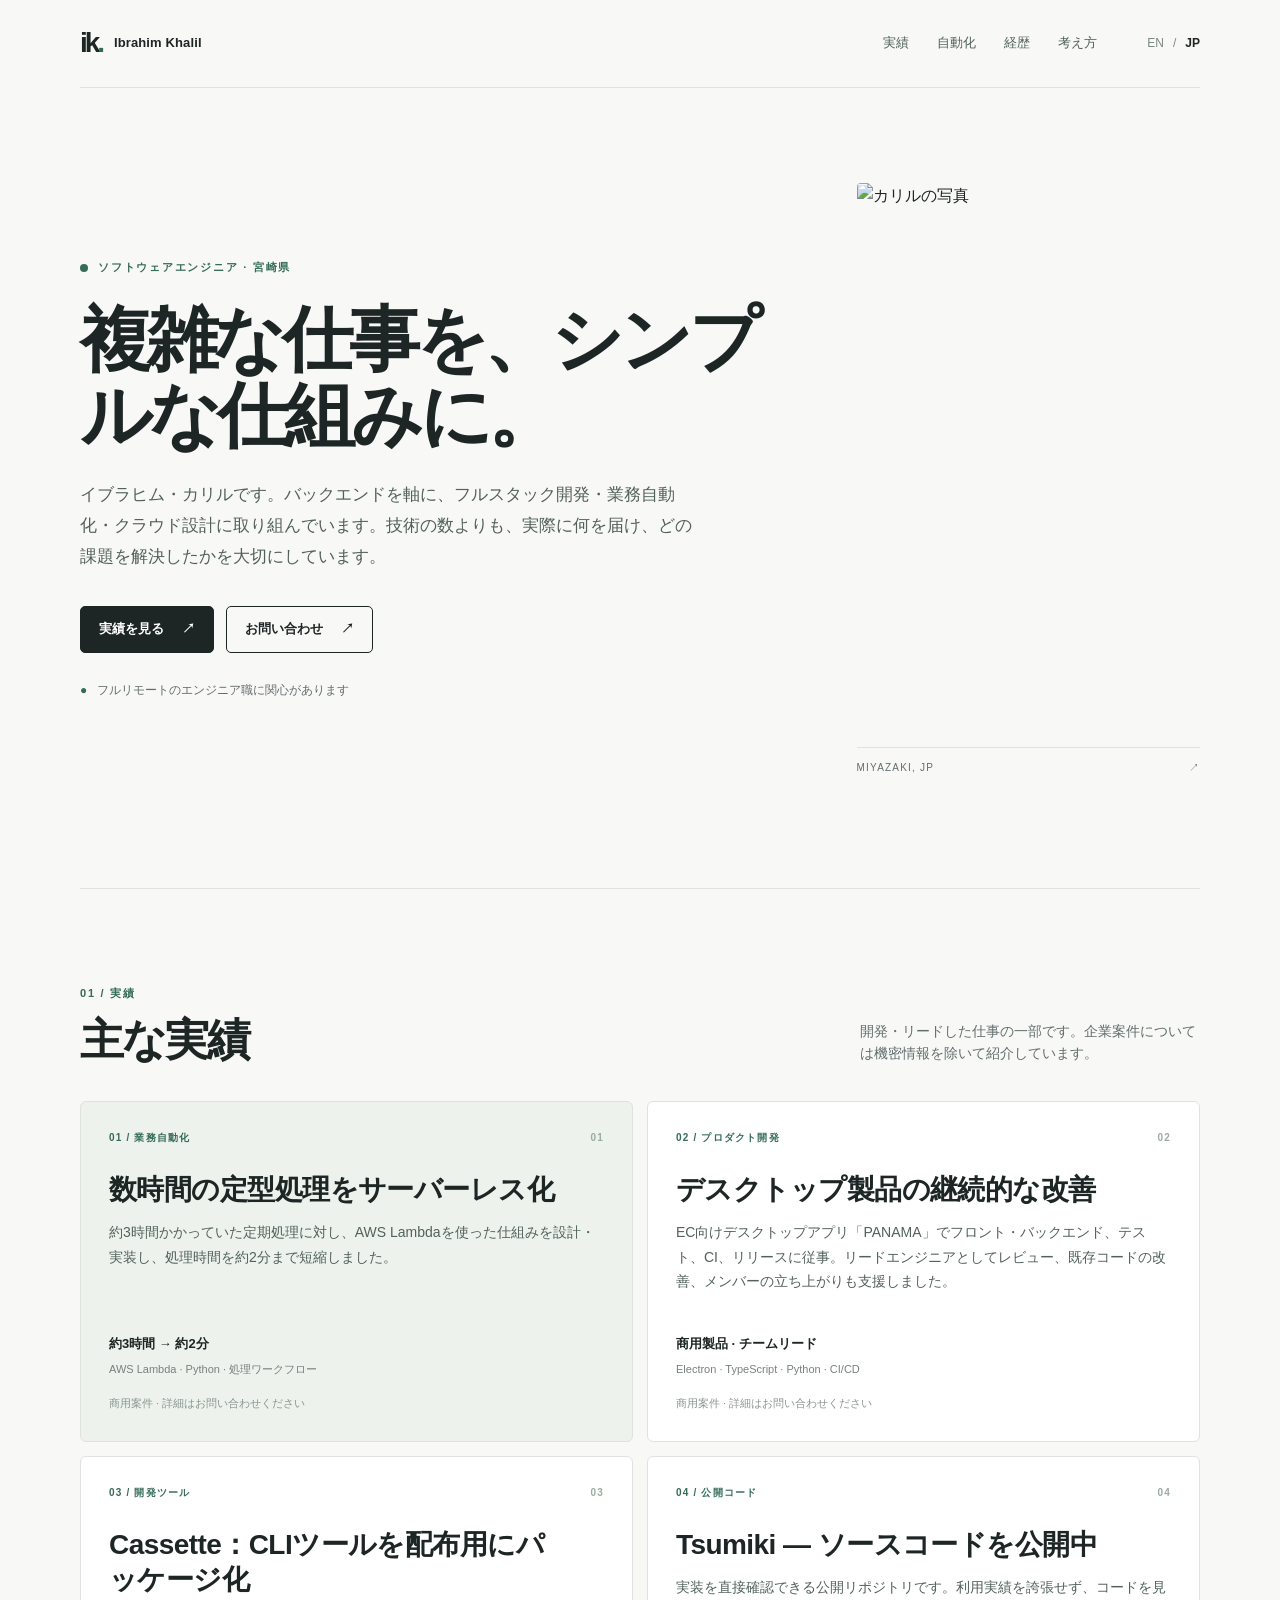
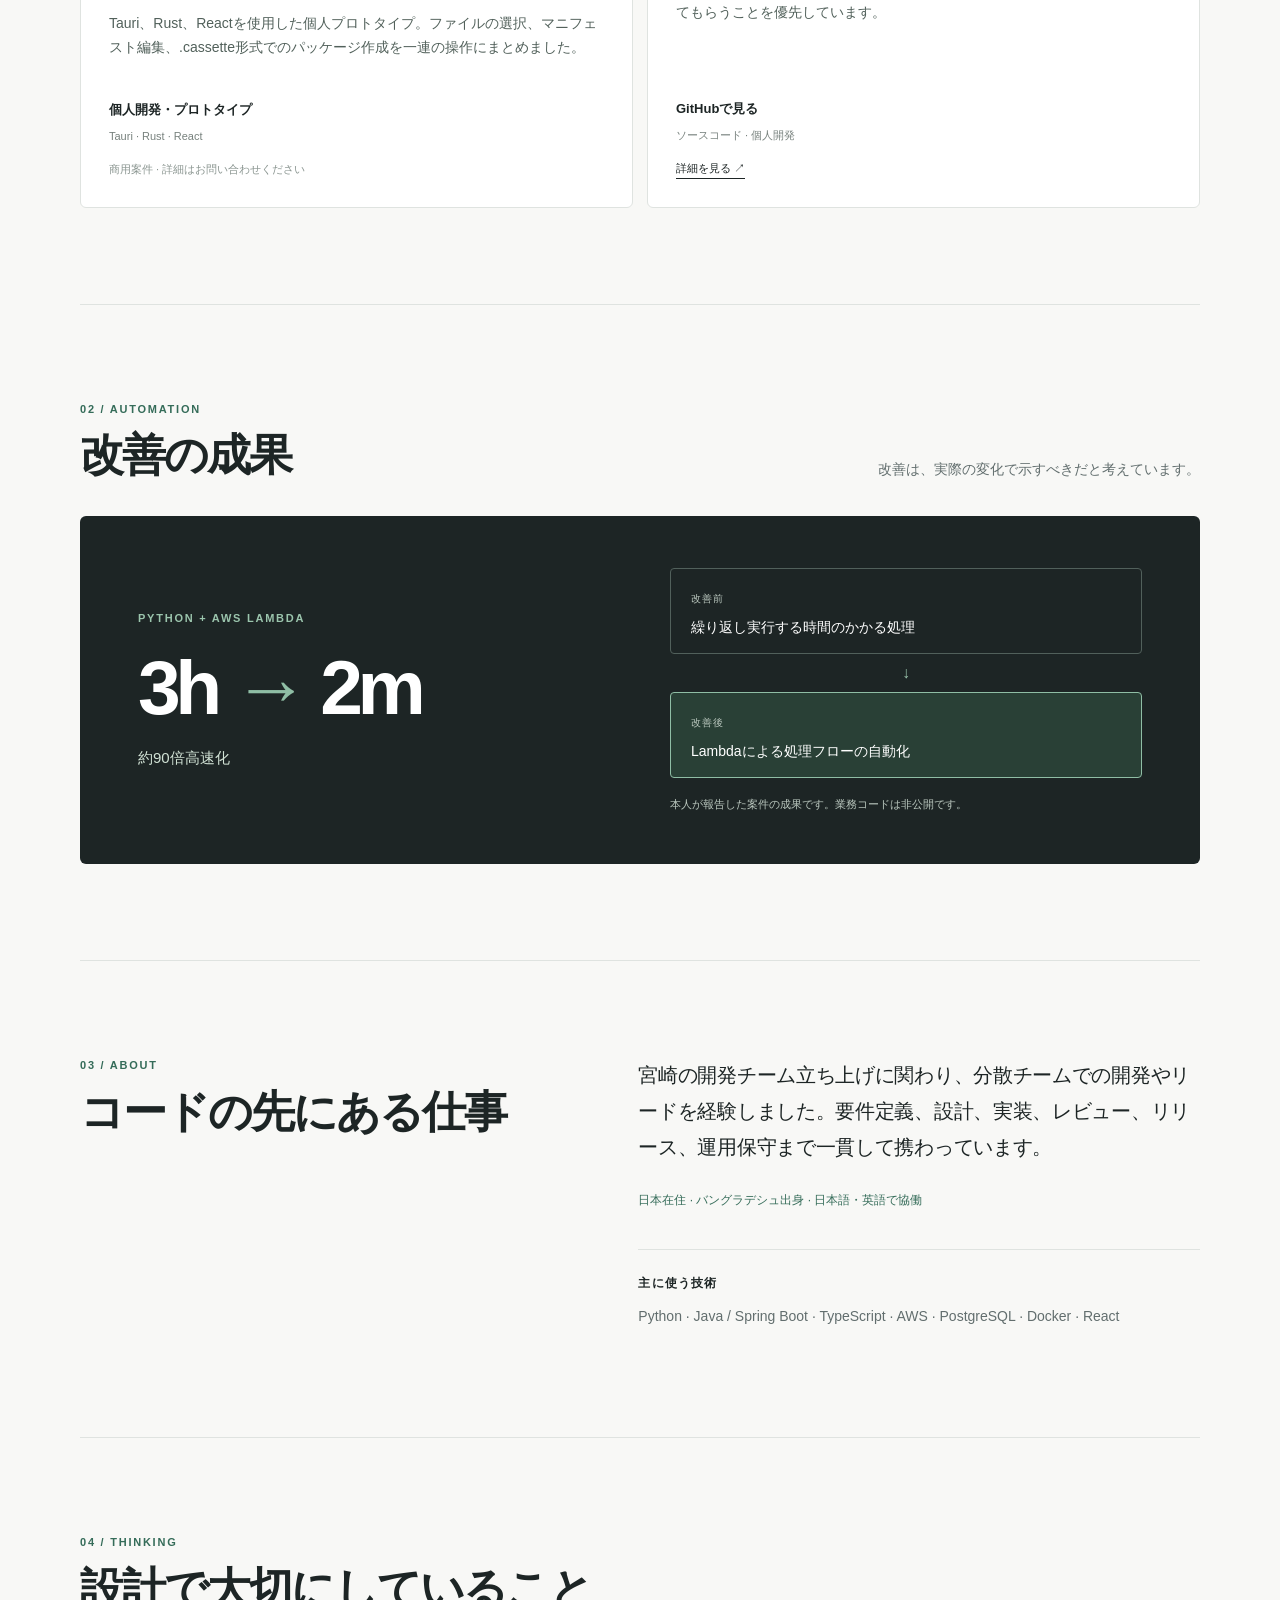
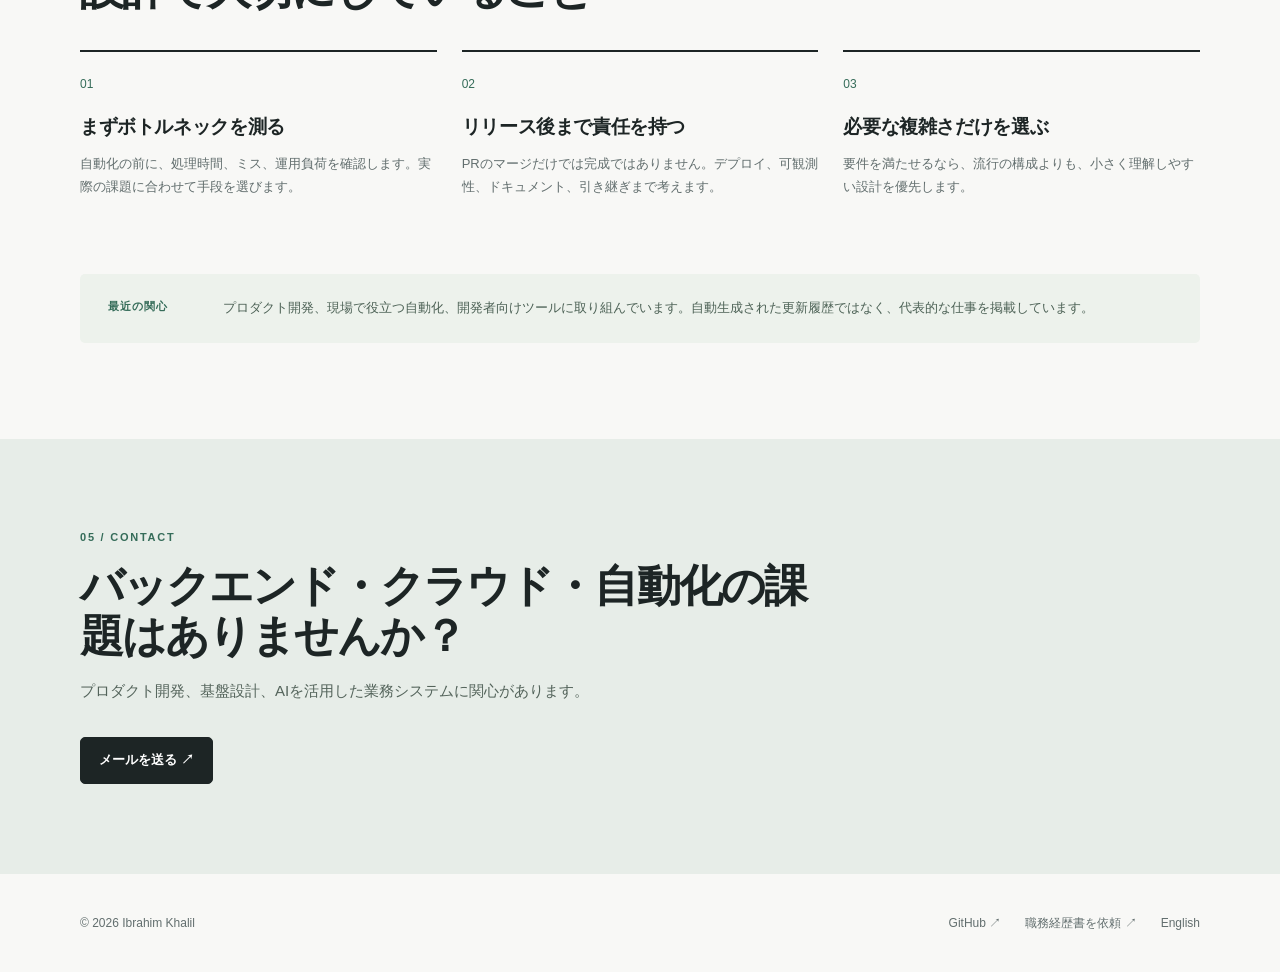
==== jp.html @ 736d35cd "Redesign bilingual portfolio around work and engineering impact" ====
<!doctype html>
<html lang="ja">
<head>
<meta charset="utf-8"><meta name="viewport" content="width=device-width,initial-scale=1">
<meta name="theme-color" content="#f8f8f6"><meta name="color-scheme" content="light">
<meta name="description" content="イブラヒム・カリルです。バックエンドを軸に、フルスタック開発・業務自動化・クラウド設計に取り組んでいます。技術の数よりも、実際に何を届け、どの課題を解決したかを大切にしています。">
<link rel="icon" href="assets/img/favicon_16x16.png" sizes="16x16">
<link rel="canonical" href="https://onucsecu2.github.io/jp.html">
<link rel="alternate" hreflang="en" href="https://onucsecu2.github.io/">
<link rel="alternate" hreflang="ja" href="https://onucsecu2.github.io/jp.html">
<link rel="stylesheet" href="assets/css/styles.css">
<title>イブラヒム・カリル — Software Engineer</title>
</head>
<body>
<a class="skip" href="#main">本文へ移動</a>
<header class="site-header wrap"><a class="identity" href="#top" aria-label="Ibrahim Khalil home"><span class="identity-mark">ik<span class="dot">.</span></span><span class="identity-name">Ibrahim Khalil</span></a><nav class="nav" aria-label="メインナビゲーション"><a href="#work">実績</a><a href="#automation">自動化</a><a href="#about">経歴</a><a href="#notes">考え方</a></nav><div class="lang" aria-label="Language"><a href="index.html" lang="en">EN</a><span aria-hidden="true">/</span><a href="jp.html" lang="ja" aria-current="page">JP</a></div></header>
<main id="main"><section class="hero wrap" id="top"><div class="hero-copy"><p class="eyebrow"><span class="live-dot"></span>ソフトウェアエンジニア · 宮崎県</p><h1>複雑な仕事を、シンプルな仕組みに。</h1><p class="hero-intro">イブラヒム・カリルです。バックエンドを軸に、フルスタック開発・業務自動化・クラウド設計に取り組んでいます。技術の数よりも、実際に何を届け、どの課題を解決したかを大切にしています。</p><div class="hero-actions"><a class="button button-dark" href="#work">実績を見る <span aria-hidden="true">↗</span></a><a class="button button-light" href="mailto:onucsecu@gmail.com">お問い合わせ <span aria-hidden="true">↗</span></a></div><p class="availability"><span aria-hidden="true">●</span> フルリモートのエンジニア職に関心があります</p></div><figure class="portrait"><img src="assets/img/dp.jpg" width="480" height="550" alt="カリルの写真" loading="eager"><figcaption>MIYAZAKI, JP <span aria-hidden="true">↗</span></figcaption></figure></section>
<section class="section wrap" id="work"><div class="section-head"><div><p class="section-index">01 / 実績</p><h2>主な実績</h2></div><p>開発・リードした仕事の一部です。企業案件については機密情報を除いて紹介しています。</p></div><div class="work-grid"><article class="work-card highlight"><div class="card-top"><span>01 / 業務自動化</span><span aria-hidden="true">01</span></div><h3>数時間の定型処理をサーバーレス化</h3><p class="card-desc">約3時間かかっていた定期処理に対し、AWS Lambdaを使った仕組みを設計・実装し、処理時間を約2分まで短縮しました。</p><div class="work-card-bottom"><strong>約3時間 → 約2分</strong><span class="stack">AWS Lambda · Python · 処理ワークフロー</span><span class="source-muted">商用案件 · 詳細はお問い合わせください</span></div></article><article class="work-card "><div class="card-top"><span>02 / プロダクト開発</span><span aria-hidden="true">02</span></div><h3>デスクトップ製品の継続的な改善</h3><p class="card-desc">EC向けデスクトップアプリ「PANAMA」でフロント・バックエンド、テスト、CI、リリースに従事。リードエンジニアとしてレビュー、既存コードの改善、メンバーの立ち上がりも支援しました。</p><div class="work-card-bottom"><strong>商用製品 · チームリード</strong><span class="stack">Electron · TypeScript · Python · CI/CD</span><span class="source-muted">商用案件 · 詳細はお問い合わせください</span></div></article><article class="work-card "><div class="card-top"><span>03 / 開発ツール</span><span aria-hidden="true">03</span></div><h3>Cassette：CLIツールを配布用にパッケージ化</h3><p class="card-desc">Tauri、Rust、Reactを使用した個人プロトタイプ。ファイルの選択、マニフェスト編集、.cassette形式でのパッケージ作成を一連の操作にまとめました。</p><div class="work-card-bottom"><strong>個人開発・プロトタイプ</strong><span class="stack">Tauri · Rust · React</span><span class="source-muted">商用案件 · 詳細はお問い合わせください</span></div></article><article class="work-card "><div class="card-top"><span>04 / 公開コード</span><span aria-hidden="true">04</span></div><h3>Tsumiki — ソースコードを公開中</h3><p class="card-desc">実装を直接確認できる公開リポジトリです。利用実績を誇張せず、コードを見てもらうことを優先しています。</p><div class="work-card-bottom"><strong>GitHubで見る</strong><span class="stack">ソースコード · 個人開発</span><a class="source-link" href="https://github.com/onucsecu2/tsumiki" target="_blank" rel="noopener noreferrer">詳細を見る ↗</a></div></article></div></section>
<section class="section wrap" id="automation"><div class="section-head"><div><p class="section-index">02 / AUTOMATION</p><h2>改善の成果</h2></div><p>改善は、実際の変化で示すべきだと考えています。</p></div><div class="impact"><div class="impact-number"><span class="impact-kicker">PYTHON + AWS LAMBDA</span><strong>3h <span aria-hidden="true">→</span> 2m</strong><span>約90倍高速化</span></div><div class="impact-flow"><div class="flow-step"><small>改善前</small><p>繰り返し実行する時間のかかる処理</p></div><span class="flow-arrow" aria-hidden="true">↓</span><div class="flow-step after"><small>改善後</small><p>Lambdaによる処理フローの自動化</p></div><p class="proof-note">本人が報告した案件の成果です。業務コードは非公開です。</p></div></div></section>
<section class="section about-section wrap" id="about"><div><p class="section-index">03 / ABOUT</p><h2>コードの先にある仕事</h2></div><div class="about-copy"><p>宮崎の開発チーム立ち上げに関わり、分散チームでの開発やリードを経験しました。要件定義、設計、実装、レビュー、リリース、運用保守まで一貫して携わっています。</p><p class="aside">日本在住 · バングラデシュ出身 · 日本語・英語で協働</p><div class="stack-block"><h3>主に使う技術</h3><p>Python · Java / Spring Boot · TypeScript · AWS · PostgreSQL · Docker · React</p></div></div></section>
<section class="section wrap" id="notes"><div class="section-head"><div><p class="section-index">04 / THINKING</p><h2>設計で大切にしていること</h2></div></div><div class="notes-grid"><article class="note"><span>01</span><h3>まずボトルネックを測る</h3><p>自動化の前に、処理時間、ミス、運用負荷を確認します。実際の課題に合わせて手段を選びます。</p></article><article class="note"><span>02</span><h3>リリース後まで責任を持つ</h3><p>PRのマージだけでは完成ではありません。デプロイ、可観測性、ドキュメント、引き継ぎまで考えます。</p></article><article class="note"><span>03</span><h3>必要な複雑さだけを選ぶ</h3><p>要件を満たせるなら、流行の構成よりも、小さく理解しやすい設計を優先します。</p></article></div><div class="now"><span class="now-label">最近の関心</span><p>プロダクト開発、現場で役立つ自動化、開発者向けツールに取り組んでいます。自動生成された更新履歴ではなく、代表的な仕事を掲載しています。</p></div></section>
<section class="contact-section" id="contact"><div class="wrap contact-inner"><p class="section-index">05 / CONTACT</p><h2>バックエンド・クラウド・自動化の課題はありませんか？</h2><p>プロダクト開発、基盤設計、AIを活用した業務システムに関心があります。</p><a class="button button-dark" href="mailto:onucsecu@gmail.com">メールを送る ↗</a></div></section></main>
<footer class="wrap footer"><span>© <span id="year">2026</span> Ibrahim Khalil</span><div><a href="https://github.com/onucsecu2" target="_blank" rel="noopener noreferrer">GitHub ↗</a><a href="mailto:onucsecu@gmail.com?subject=%E8%81%B7%E5%8B%99%E7%B5%8C%E6%AD%B4%E6%9B%B8%E3%81%AE%E3%81%94%E4%BE%9D%E9%A0%BC">職務経歴書を依頼 ↗</a><a href="index.html" lang="en">English</a></div></footer><script src="assets/js/site.js" defer></script>
</body></html>
---- assets/css/styles.css ----
:root{--bg:#f8f8f6;--paper:#fff;--ink:#1d2525;--muted:#626e6e;--line:#dfe3e0;--accent:#356c59;--pale:#edf2ec}*{box-sizing:border-box}html{scroll-behavior:smooth;scroll-padding-top:90px}body{margin:0;background:var(--bg);color:var(--ink);font-family:Inter,-apple-system,BlinkMacSystemFont,"Segoe UI","Noto Sans JP",sans-serif;line-height:1.6;-webkit-font-smoothing:antialiased}a{color:inherit;text-decoration:none}a:hover{color:var(--accent)}a:focus-visible{outline:3px solid var(--accent);outline-offset:4px}img{max-width:100%;display:block}.wrap{width:min(1120px,calc(100% - 64px));margin-inline:auto}.skip{position:absolute;left:15px;top:-100px;background:#fff;padding:12px;z-index:10}.skip:focus{top:10px}.site-header{height:88px;display:flex;align-items:center;gap:24px;border-bottom:1px solid var(--line)}.identity{display:flex;align-items:center;gap:12px;margin-right:auto;font-size:13px;font-weight:700;letter-spacing:.01em}.identity-mark{font-size:28px;letter-spacing:-.11em;font-weight:800}.dot{color:var(--accent)}.nav{display:flex;gap:28px;font-size:13px;color:#50605a}.lang{display:flex;align-items:center;gap:9px;font-size:12px;color:#7c8883;margin-left:26px}.lang a[aria-current=page]{color:var(--ink);font-weight:800}.hero{display:grid;grid-template-columns:minmax(0,1.5fr) minmax(240px,.75fr);gap:clamp(40px,7vw,105px);align-items:center;min-height:625px;padding-block:95px 112px}.eyebrow,.section-index,.impact-kicker{font-size:11px;font-weight:750;letter-spacing:.16em;color:var(--accent);text-transform:uppercase}.eyebrow{display:flex;align-items:center;gap:10px}.live-dot{display:inline-block;width:8px;height:8px;border-radius:50%;background:var(--accent)}h1,h2,h3,p{margin-top:0}h1{max-width:770px;font-size:clamp(46px,5.55vw,78px);line-height:1.07;letter-spacing:-.06em;font-weight:680;margin:26px 0}h2{font-size:clamp(30px,3.4vw,47px);line-height:1.15;letter-spacing:-.045em;font-weight:650;margin:12px 0 0}h3{letter-spacing:-.02em}.hero-intro{max-width:620px;font-size:17px;line-height:1.8;color:#52605b}.hero-actions{display:flex;gap:12px;flex-wrap:wrap;margin-top:34px}.button{min-height:46px;padding:12px 18px;display:inline-flex;align-items:center;justify-content:center;gap:18px;border:1px solid var(--ink);border-radius:5px;font-size:13px;font-weight:650;transition:transform .2s,background .2s}.button:hover{transform:translateY(-2px)}.button-dark{background:var(--ink);color:#fff}.button-dark:hover{background:var(--accent);border-color:var(--accent);color:#fff}.button-light{background:transparent}.availability{margin:28px 0 0;font-size:12px;color:var(--muted)}.availability span{color:var(--accent);margin-right:6px}.portrait{margin:0;position:relative}.portrait img{width:100%;aspect-ratio:4/5;object-fit:cover;object-position:50% 30%;filter:grayscale(10%);border-radius:4px}.portrait figcaption{display:flex;justify-content:space-between;align-items:center;padding-top:12px;border-top:1px solid var(--line);margin-top:14px;font-size:10px;letter-spacing:.12em;color:var(--muted)}.section{padding-block:96px;border-top:1px solid var(--line)}.section-head{display:flex;align-items:end;justify-content:space-between;gap:32px;margin-bottom:36px}.section-head>p{max-width:340px;color:var(--muted);font-size:14px;margin:0}.work-grid{display:grid;grid-template-columns:repeat(2,minmax(0,1fr));gap:14px}.work-card{min-height:340px;background:#fff;border:1px solid var(--line);border-radius:6px;padding:28px;display:flex;flex-direction:column;transition:transform .2s,border-color .2s}.work-card:hover{transform:translateY(-3px);border-color:#b8c6be}.work-card.highlight{background:var(--pale)}.card-top{display:flex;justify-content:space-between;font-size:10px;font-weight:800;letter-spacing:.12em;color:var(--accent)}.card-top span:last-child{color:#9aaba0}.work-card h3{font-size:clamp(21px,2.2vw,28px);line-height:1.27;margin:26px 0 13px;max-width:460px}.card-desc{font-size:14px;color:#52615b;line-height:1.75}.work-card-bottom{display:flex;flex-direction:column;gap:7px;margin-top:auto;padding-top:26px}.work-card-bottom strong{font-size:13px}.stack{font-size:11px;color:#77817d}.source-link,.source-muted{font-size:11px;margin-top:9px}.source-link{width:max-content;border-bottom:1px solid currentColor}.source-muted{color:#8a9590}.impact{display:grid;grid-template-columns:1fr 1fr;gap:60px;background:var(--ink);color:#fff;border-radius:6px;padding:52px 58px}.impact-kicker{color:#9bc5ad}.impact-number{display:flex;flex-direction:column;gap:15px;justify-content:center}.impact-number strong{font-size:clamp(49px,6vw,84px);letter-spacing:-.07em;line-height:1.15;white-space:nowrap}.impact-number strong span{color:#8fbea5}.impact-number>span:last-child{font-size:15px;color:#d2e3d6}.flow-step{border:1px solid #51605b;padding:15px 20px;border-radius:4px}.flow-step small{font-size:10px;letter-spacing:.1em;color:#bbc8bf;text-transform:uppercase}.flow-step p{font-size:14px;margin:6px 0 0}.flow-step.after{border-color:#8fbea5;background:#294036}.flow-arrow{display:block;text-align:center;color:#9bc5ad;padding:6px}.proof-note{font-size:11px;color:#bbc8bf;line-height:1.5;margin:18px 0 0}.about-section{display:grid;grid-template-columns:1fr 1.15fr;gap:70px}.about-copy>p:first-child{font-size:20px;line-height:1.8;letter-spacing:-.015em}.aside{font-size:12px;color:var(--accent);margin:26px 0}.stack-block{padding-top:24px;border-top:1px solid var(--line);margin-top:38px}.stack-block h3{font-size:12px;text-transform:uppercase;letter-spacing:.1em}.stack-block p{font-size:14px;color:var(--muted)}.notes-grid{display:grid;grid-template-columns:repeat(3,minmax(0,1fr));gap:25px}.note{padding-top:18px;border-top:2px solid var(--ink)}.note>span{font-size:12px;color:var(--accent)}.note h3{font-size:19px;line-height:1.3;margin:20px 0 12px}.note p{font-size:13px;line-height:1.8;color:var(--muted)}.now{margin-top:62px;padding:24px 28px;background:var(--pale);display:grid;grid-template-columns:100px 1fr;gap:15px;border-radius:5px}.now-label{font-size:11px;text-transform:uppercase;font-weight:800;color:var(--accent);letter-spacing:.1em}.now p{font-size:13px;color:#4d6256;margin:0}.contact-section{background:#e7ede8}.contact-inner{padding-block:90px}.contact-inner h2{max-width:760px;margin:15px 0 18px}.contact-inner>p:not(.section-index){font-size:15px;max-width:590px;color:#53635a}.contact-inner .button{margin-top:19px}.footer{min-height:98px;display:flex;align-items:center;justify-content:space-between;gap:25px;font-size:12px;color:var(--muted)}.footer>div{display:flex;flex-wrap:wrap;gap:24px}@media(max-width:800px){.wrap{width:min(100% - 36px,620px)}.site-header{height:75px}.identity-name{display:none}.nav{gap:14px}.lang{margin-left:0}.hero{grid-template-columns:1fr;min-height:auto;padding-block:75px 80px;gap:45px}.portrait{width:min(310px,80%)}.section{padding-block:65px}.section-head{align-items:start;flex-direction:column;gap:16px}.work-grid,.impact,.about-section{grid-template-columns:1fr}.impact{padding:34px;gap:28px}.notes-grid{grid-template-columns:1fr;gap:28px}.now{grid-template-columns:1fr}.footer{padding-block:25px;align-items:start;flex-direction:column}}@media(max-width:450px){.identity-mark{font-size:25px}.nav{gap:10px;font-size:11px}.site-header{gap:13px}.lang{font-size:11px;gap:4px}.hero{padding-top:58px}h1{font-size:45px}.work-card{padding:22px}.impact{padding:26px}.impact-number strong{font-size:54px}.footer>div{gap:14px}}@media(prefers-reduced-motion:reduce){html{scroll-behavior:auto}.button,.work-card{transition:none}}
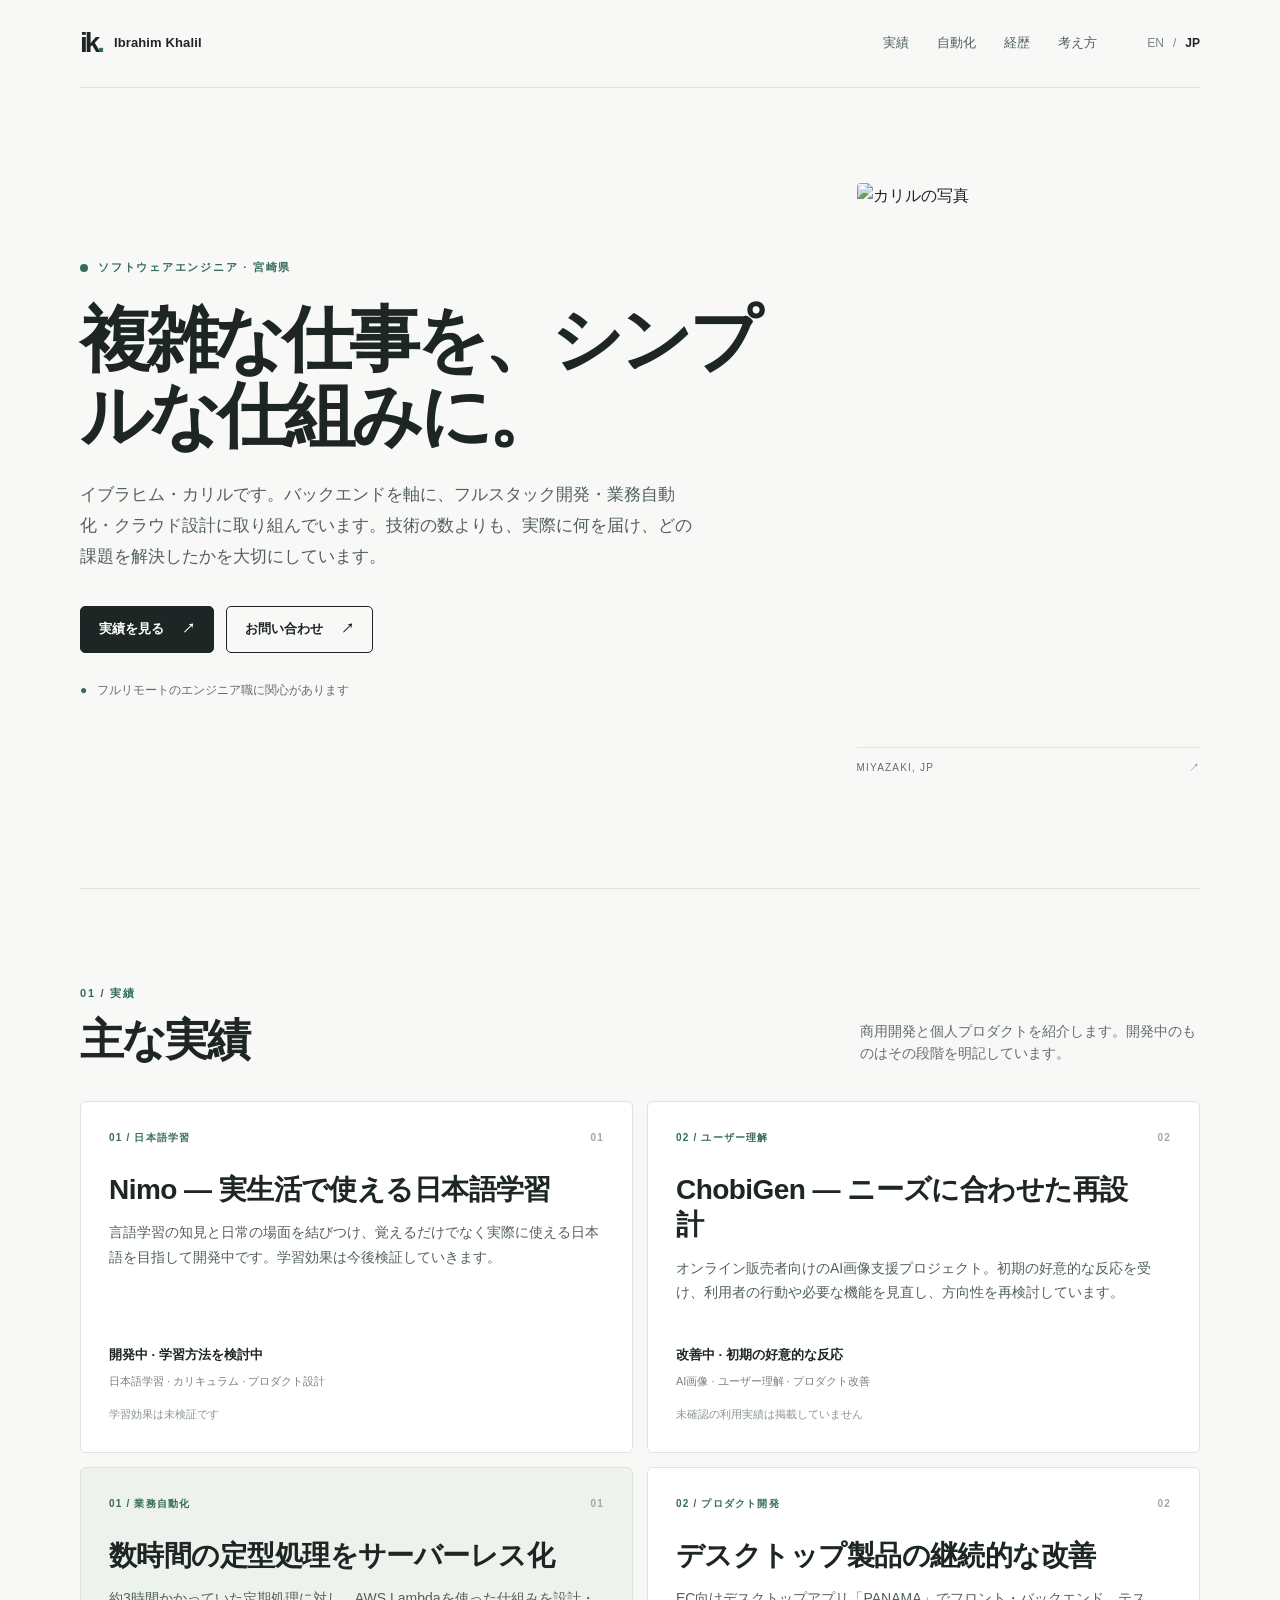
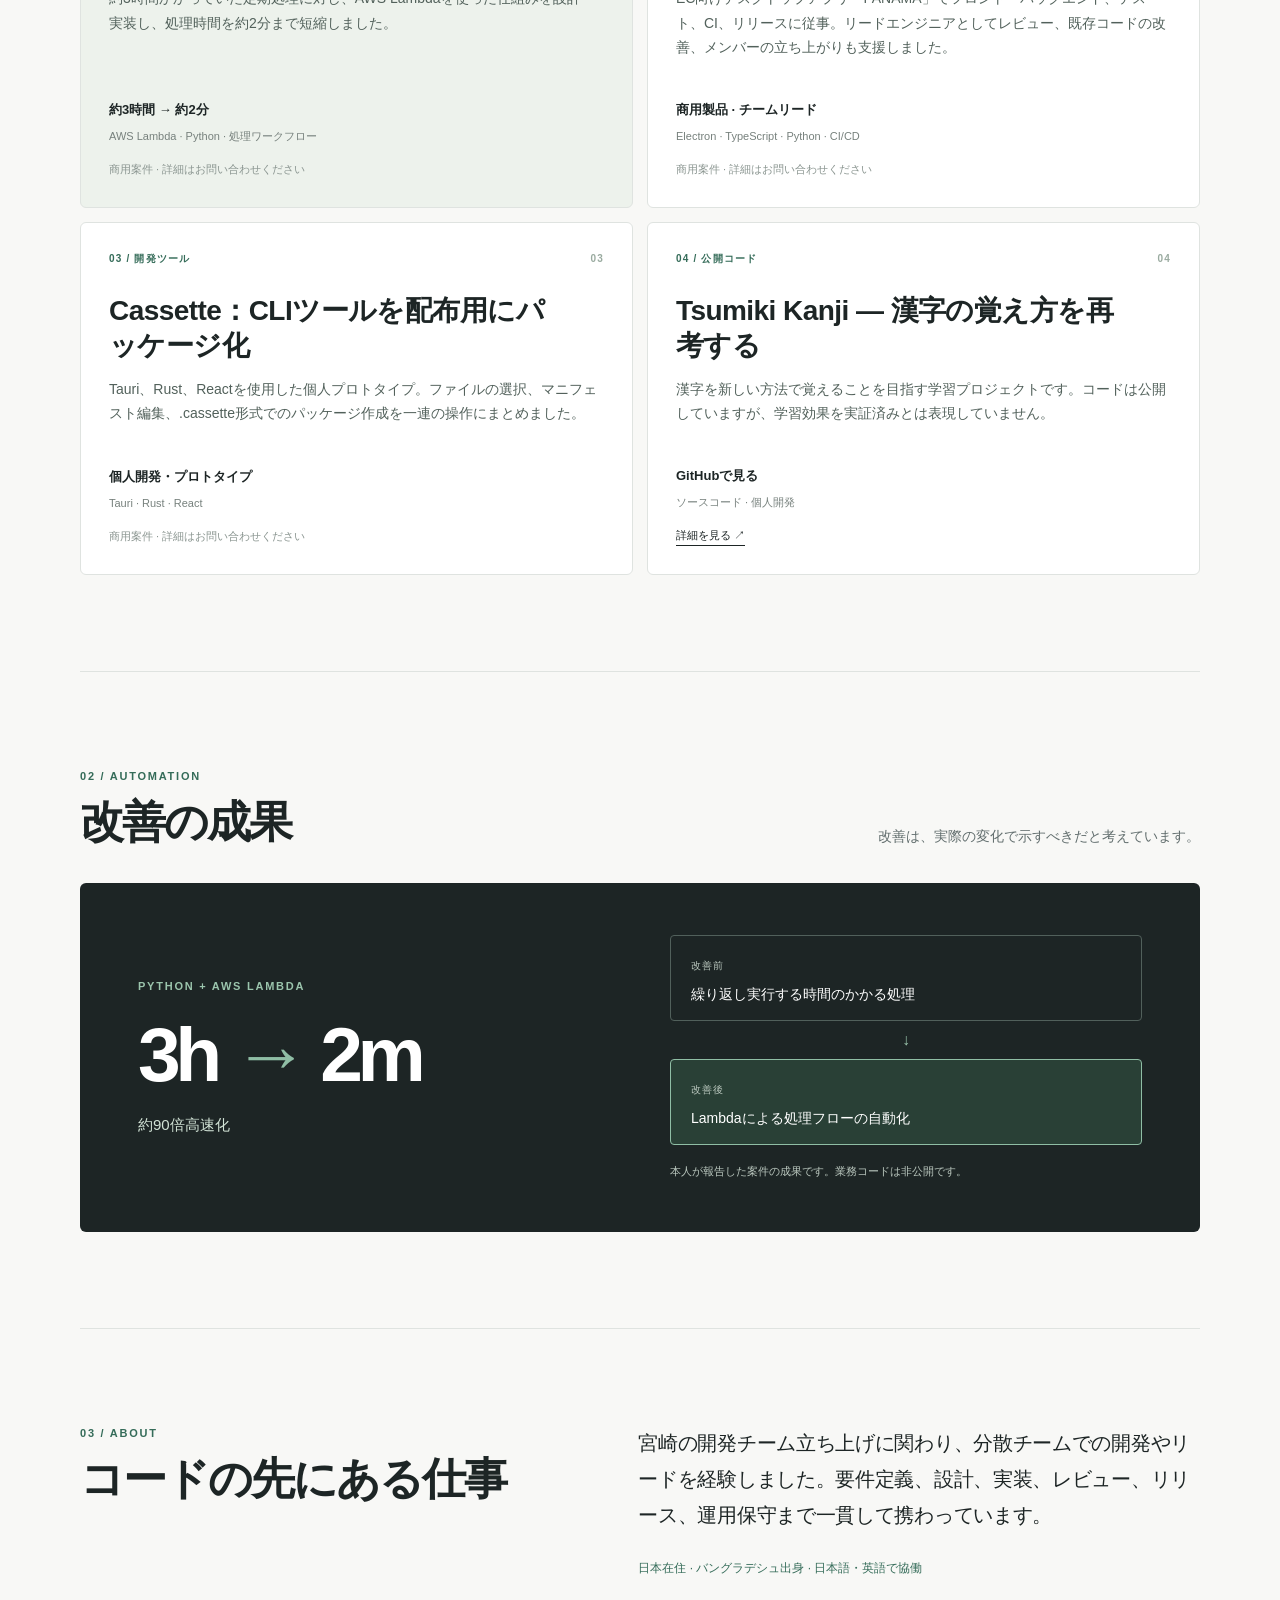
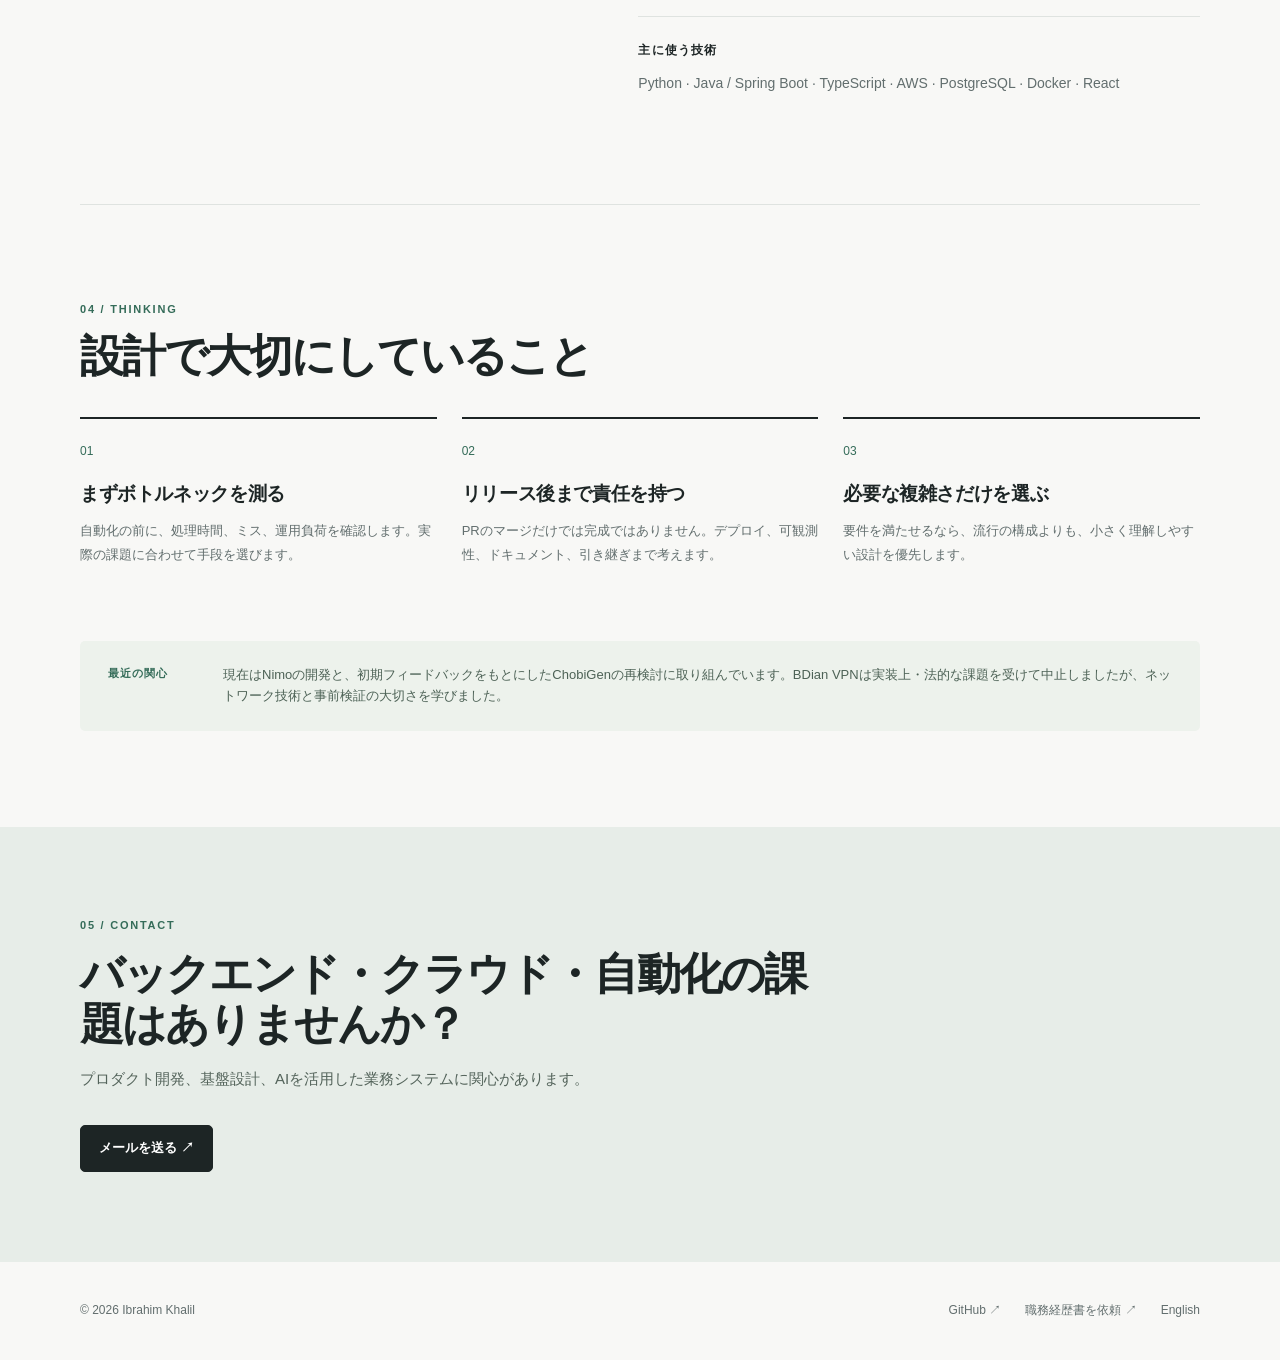
==== commit 8c0401a4: "Present Nimo, ChobiGen, Tsumiki Kanji and VPN lessons accurately" ====
--- a/jp.html
+++ b/jp.html
@@ -15,10 +15,10 @@
 <a class="skip" href="#main">本文へ移動</a>
 <header class="site-header wrap"><a class="identity" href="#top" aria-label="Ibrahim Khalil home"><span class="identity-mark">ik<span class="dot">.</span></span><span class="identity-name">Ibrahim Khalil</span></a><nav class="nav" aria-label="メインナビゲーション"><a href="#work">実績</a><a href="#automation">自動化</a><a href="#about">経歴</a><a href="#notes">考え方</a></nav><div class="lang" aria-label="Language"><a href="index.html" lang="en">EN</a><span aria-hidden="true">/</span><a href="jp.html" lang="ja" aria-current="page">JP</a></div></header>
 <main id="main"><section class="hero wrap" id="top"><div class="hero-copy"><p class="eyebrow"><span class="live-dot"></span>ソフトウェアエンジニア · 宮崎県</p><h1>複雑な仕事を、シンプルな仕組みに。</h1><p class="hero-intro">イブラヒム・カリルです。バックエンドを軸に、フルスタック開発・業務自動化・クラウド設計に取り組んでいます。技術の数よりも、実際に何を届け、どの課題を解決したかを大切にしています。</p><div class="hero-actions"><a class="button button-dark" href="#work">実績を見る <span aria-hidden="true">↗</span></a><a class="button button-light" href="mailto:onucsecu@gmail.com">お問い合わせ <span aria-hidden="true">↗</span></a></div><p class="availability"><span aria-hidden="true">●</span> フルリモートのエンジニア職に関心があります</p></div><figure class="portrait"><img src="assets/img/dp.jpg" width="480" height="550" alt="カリルの写真" loading="eager"><figcaption>MIYAZAKI, JP <span aria-hidden="true">↗</span></figcaption></figure></section>
-<section class="section wrap" id="work"><div class="section-head"><div><p class="section-index">01 / 実績</p><h2>主な実績</h2></div><p>開発・リードした仕事の一部です。企業案件については機密情報を除いて紹介しています。</p></div><div class="work-grid"><article class="work-card highlight"><div class="card-top"><span>01 / 業務自動化</span><span aria-hidden="true">01</span></div><h3>数時間の定型処理をサーバーレス化</h3><p class="card-desc">約3時間かかっていた定期処理に対し、AWS Lambdaを使った仕組みを設計・実装し、処理時間を約2分まで短縮しました。</p><div class="work-card-bottom"><strong>約3時間 → 約2分</strong><span class="stack">AWS Lambda · Python · 処理ワークフロー</span><span class="source-muted">商用案件 · 詳細はお問い合わせください</span></div></article><article class="work-card "><div class="card-top"><span>02 / プロダクト開発</span><span aria-hidden="true">02</span></div><h3>デスクトップ製品の継続的な改善</h3><p class="card-desc">EC向けデスクトップアプリ「PANAMA」でフロント・バックエンド、テスト、CI、リリースに従事。リードエンジニアとしてレビュー、既存コードの改善、メンバーの立ち上がりも支援しました。</p><div class="work-card-bottom"><strong>商用製品 · チームリード</strong><span class="stack">Electron · TypeScript · Python · CI/CD</span><span class="source-muted">商用案件 · 詳細はお問い合わせください</span></div></article><article class="work-card "><div class="card-top"><span>03 / 開発ツール</span><span aria-hidden="true">03</span></div><h3>Cassette：CLIツールを配布用にパッケージ化</h3><p class="card-desc">Tauri、Rust、Reactを使用した個人プロトタイプ。ファイルの選択、マニフェスト編集、.cassette形式でのパッケージ作成を一連の操作にまとめました。</p><div class="work-card-bottom"><strong>個人開発・プロトタイプ</strong><span class="stack">Tauri · Rust · React</span><span class="source-muted">商用案件 · 詳細はお問い合わせください</span></div></article><article class="work-card "><div class="card-top"><span>04 / 公開コード</span><span aria-hidden="true">04</span></div><h3>Tsumiki — ソースコードを公開中</h3><p class="card-desc">実装を直接確認できる公開リポジトリです。利用実績を誇張せず、コードを見てもらうことを優先しています。</p><div class="work-card-bottom"><strong>GitHubで見る</strong><span class="stack">ソースコード · 個人開発</span><a class="source-link" href="https://github.com/onucsecu2/tsumiki" target="_blank" rel="noopener noreferrer">詳細を見る ↗</a></div></article></div></section>
+<section class="section wrap" id="work"><div class="section-head"><div><p class="section-index">01 / 実績</p><h2>主な実績</h2></div><p>商用開発と個人プロダクトを紹介します。開発中のものはその段階を明記しています。</p></div><div class="work-grid"><article class="work-card"><div class="card-top"><span>01 / 日本語学習</span><span aria-hidden="true">01</span></div><h3>Nimo — 実生活で使える日本語学習</h3><p class="card-desc">言語学習の知見と日常の場面を結びつけ、覚えるだけでなく実際に使える日本語を目指して開発中です。学習効果は今後検証していきます。</p><div class="work-card-bottom"><strong>開発中 · 学習方法を検討中</strong><span class="stack">日本語学習 · カリキュラム · プロダクト設計</span><span class="source-muted">学習効果は未検証です</span></div></article><article class="work-card"><div class="card-top"><span>02 / ユーザー理解</span><span aria-hidden="true">02</span></div><h3>ChobiGen — ニーズに合わせた再設計</h3><p class="card-desc">オンライン販売者向けのAI画像支援プロジェクト。初期の好意的な反応を受け、利用者の行動や必要な機能を見直し、方向性を再検討しています。</p><div class="work-card-bottom"><strong>改善中 · 初期の好意的な反応</strong><span class="stack">AI画像 · ユーザー理解 · プロダクト改善</span><span class="source-muted">未確認の利用実績は掲載していません</span></div></article><article class="work-card highlight"><div class="card-top"><span>01 / 業務自動化</span><span aria-hidden="true">01</span></div><h3>数時間の定型処理をサーバーレス化</h3><p class="card-desc">約3時間かかっていた定期処理に対し、AWS Lambdaを使った仕組みを設計・実装し、処理時間を約2分まで短縮しました。</p><div class="work-card-bottom"><strong>約3時間 → 約2分</strong><span class="stack">AWS Lambda · Python · 処理ワークフロー</span><span class="source-muted">商用案件 · 詳細はお問い合わせください</span></div></article><article class="work-card "><div class="card-top"><span>02 / プロダクト開発</span><span aria-hidden="true">02</span></div><h3>デスクトップ製品の継続的な改善</h3><p class="card-desc">EC向けデスクトップアプリ「PANAMA」でフロント・バックエンド、テスト、CI、リリースに従事。リードエンジニアとしてレビュー、既存コードの改善、メンバーの立ち上がりも支援しました。</p><div class="work-card-bottom"><strong>商用製品 · チームリード</strong><span class="stack">Electron · TypeScript · Python · CI/CD</span><span class="source-muted">商用案件 · 詳細はお問い合わせください</span></div></article><article class="work-card "><div class="card-top"><span>03 / 開発ツール</span><span aria-hidden="true">03</span></div><h3>Cassette：CLIツールを配布用にパッケージ化</h3><p class="card-desc">Tauri、Rust、Reactを使用した個人プロトタイプ。ファイルの選択、マニフェスト編集、.cassette形式でのパッケージ作成を一連の操作にまとめました。</p><div class="work-card-bottom"><strong>個人開発・プロトタイプ</strong><span class="stack">Tauri · Rust · React</span><span class="source-muted">商用案件 · 詳細はお問い合わせください</span></div></article><article class="work-card "><div class="card-top"><span>04 / 公開コード</span><span aria-hidden="true">04</span></div><h3>Tsumiki Kanji — 漢字の覚え方を再考する</h3><p class="card-desc">漢字を新しい方法で覚えることを目指す学習プロジェクトです。コードは公開していますが、学習効果を実証済みとは表現していません。</p><div class="work-card-bottom"><strong>GitHubで見る</strong><span class="stack">ソースコード · 個人開発</span><a class="source-link" href="https://github.com/onucsecu2/tsumiki" target="_blank" rel="noopener noreferrer">詳細を見る ↗</a></div></article></div></section>
 <section class="section wrap" id="automation"><div class="section-head"><div><p class="section-index">02 / AUTOMATION</p><h2>改善の成果</h2></div><p>改善は、実際の変化で示すべきだと考えています。</p></div><div class="impact"><div class="impact-number"><span class="impact-kicker">PYTHON + AWS LAMBDA</span><strong>3h <span aria-hidden="true">→</span> 2m</strong><span>約90倍高速化</span></div><div class="impact-flow"><div class="flow-step"><small>改善前</small><p>繰り返し実行する時間のかかる処理</p></div><span class="flow-arrow" aria-hidden="true">↓</span><div class="flow-step after"><small>改善後</small><p>Lambdaによる処理フローの自動化</p></div><p class="proof-note">本人が報告した案件の成果です。業務コードは非公開です。</p></div></div></section>
 <section class="section about-section wrap" id="about"><div><p class="section-index">03 / ABOUT</p><h2>コードの先にある仕事</h2></div><div class="about-copy"><p>宮崎の開発チーム立ち上げに関わり、分散チームでの開発やリードを経験しました。要件定義、設計、実装、レビュー、リリース、運用保守まで一貫して携わっています。</p><p class="aside">日本在住 · バングラデシュ出身 · 日本語・英語で協働</p><div class="stack-block"><h3>主に使う技術</h3><p>Python · Java / Spring Boot · TypeScript · AWS · PostgreSQL · Docker · React</p></div></div></section>
-<section class="section wrap" id="notes"><div class="section-head"><div><p class="section-index">04 / THINKING</p><h2>設計で大切にしていること</h2></div></div><div class="notes-grid"><article class="note"><span>01</span><h3>まずボトルネックを測る</h3><p>自動化の前に、処理時間、ミス、運用負荷を確認します。実際の課題に合わせて手段を選びます。</p></article><article class="note"><span>02</span><h3>リリース後まで責任を持つ</h3><p>PRのマージだけでは完成ではありません。デプロイ、可観測性、ドキュメント、引き継ぎまで考えます。</p></article><article class="note"><span>03</span><h3>必要な複雑さだけを選ぶ</h3><p>要件を満たせるなら、流行の構成よりも、小さく理解しやすい設計を優先します。</p></article></div><div class="now"><span class="now-label">最近の関心</span><p>プロダクト開発、現場で役立つ自動化、開発者向けツールに取り組んでいます。自動生成された更新履歴ではなく、代表的な仕事を掲載しています。</p></div></section>
+<section class="section wrap" id="notes"><div class="section-head"><div><p class="section-index">04 / THINKING</p><h2>設計で大切にしていること</h2></div></div><div class="notes-grid"><article class="note"><span>01</span><h3>まずボトルネックを測る</h3><p>自動化の前に、処理時間、ミス、運用負荷を確認します。実際の課題に合わせて手段を選びます。</p></article><article class="note"><span>02</span><h3>リリース後まで責任を持つ</h3><p>PRのマージだけでは完成ではありません。デプロイ、可観測性、ドキュメント、引き継ぎまで考えます。</p></article><article class="note"><span>03</span><h3>必要な複雑さだけを選ぶ</h3><p>要件を満たせるなら、流行の構成よりも、小さく理解しやすい設計を優先します。</p></article></div><div class="now"><span class="now-label">最近の関心</span><p>現在はNimoの開発と、初期フィードバックをもとにしたChobiGenの再検討に取り組んでいます。BDian VPNは実装上・法的な課題を受けて中止しましたが、ネットワーク技術と事前検証の大切さを学びました。</p></div></section>
 <section class="contact-section" id="contact"><div class="wrap contact-inner"><p class="section-index">05 / CONTACT</p><h2>バックエンド・クラウド・自動化の課題はありませんか？</h2><p>プロダクト開発、基盤設計、AIを活用した業務システムに関心があります。</p><a class="button button-dark" href="mailto:onucsecu@gmail.com">メールを送る ↗</a></div></section></main>
 <footer class="wrap footer"><span>© <span id="year">2026</span> Ibrahim Khalil</span><div><a href="https://github.com/onucsecu2" target="_blank" rel="noopener noreferrer">GitHub ↗</a><a href="mailto:onucsecu@gmail.com?subject=%E8%81%B7%E5%8B%99%E7%B5%8C%E6%AD%B4%E6%9B%B8%E3%81%AE%E3%81%94%E4%BE%9D%E9%A0%BC">職務経歴書を依頼 ↗</a><a href="index.html" lang="en">English</a></div></footer><script src="assets/js/site.js" defer></script>
 </body></html>
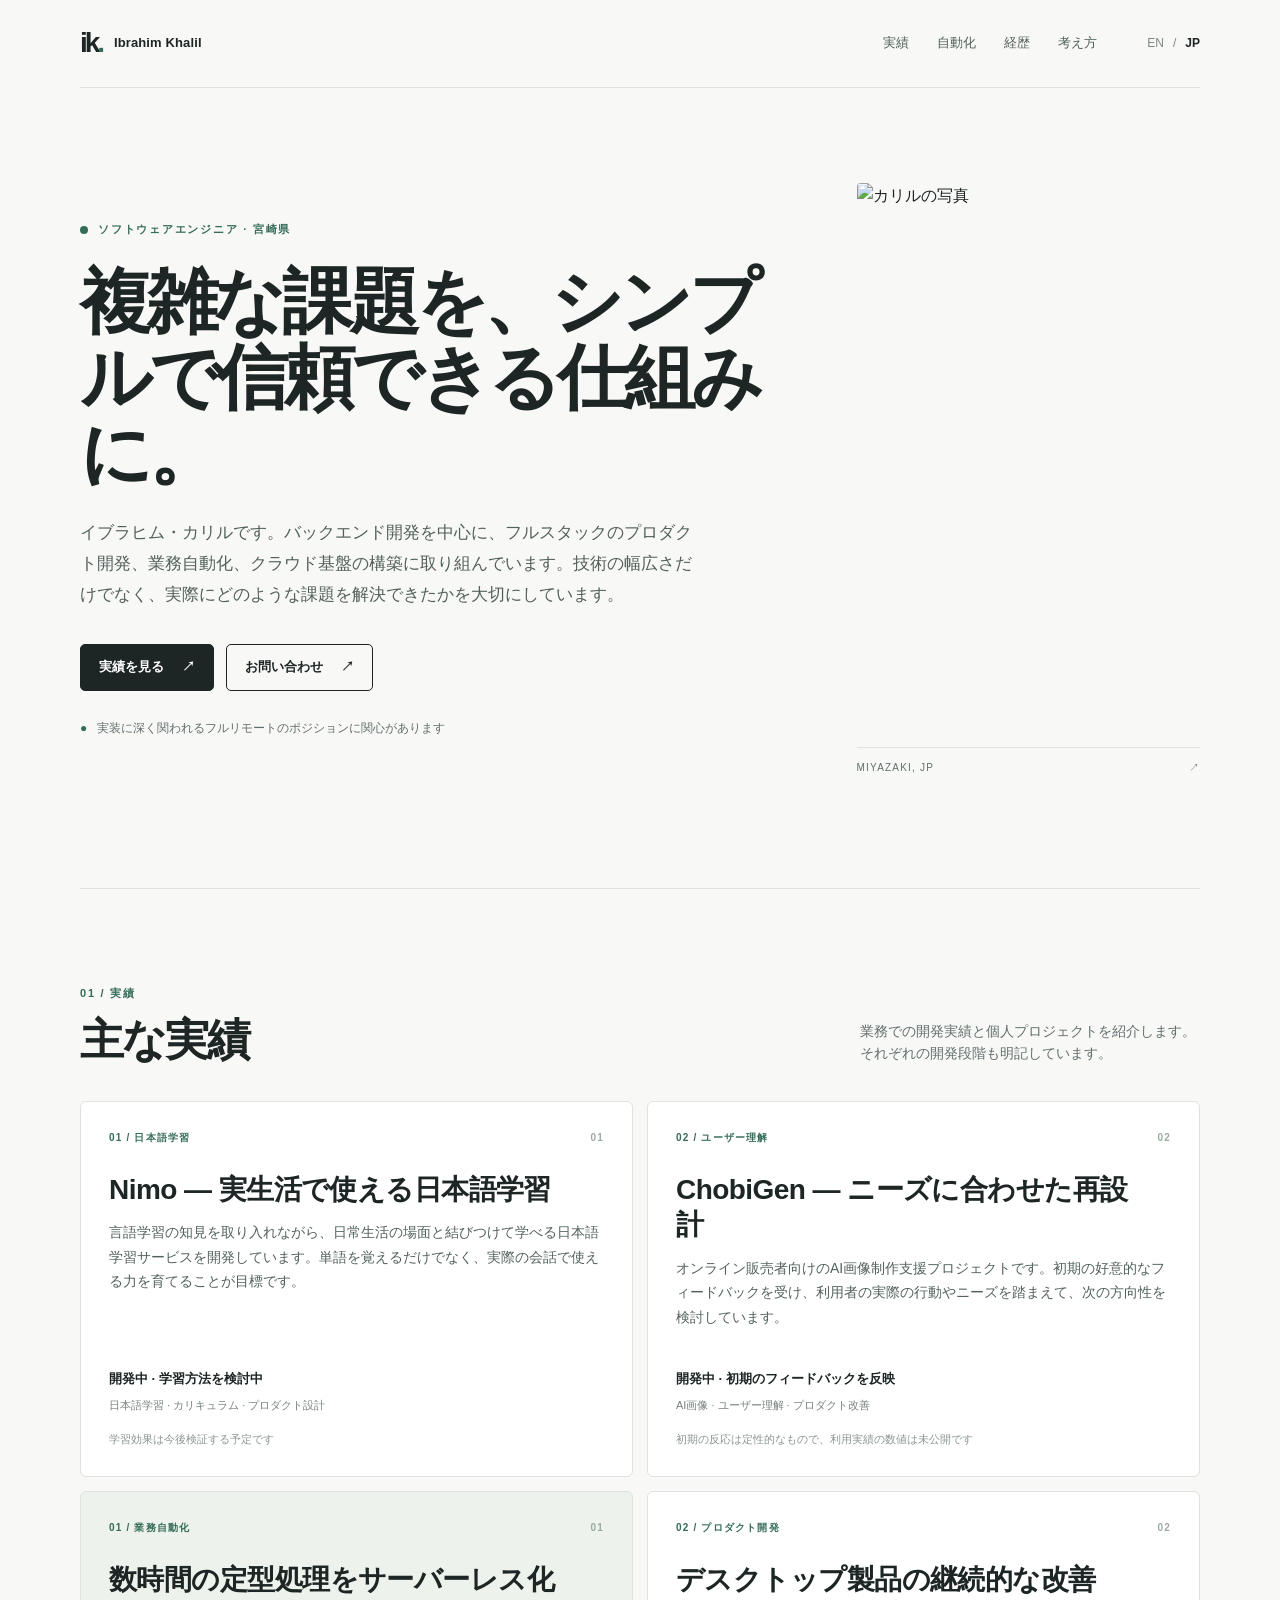
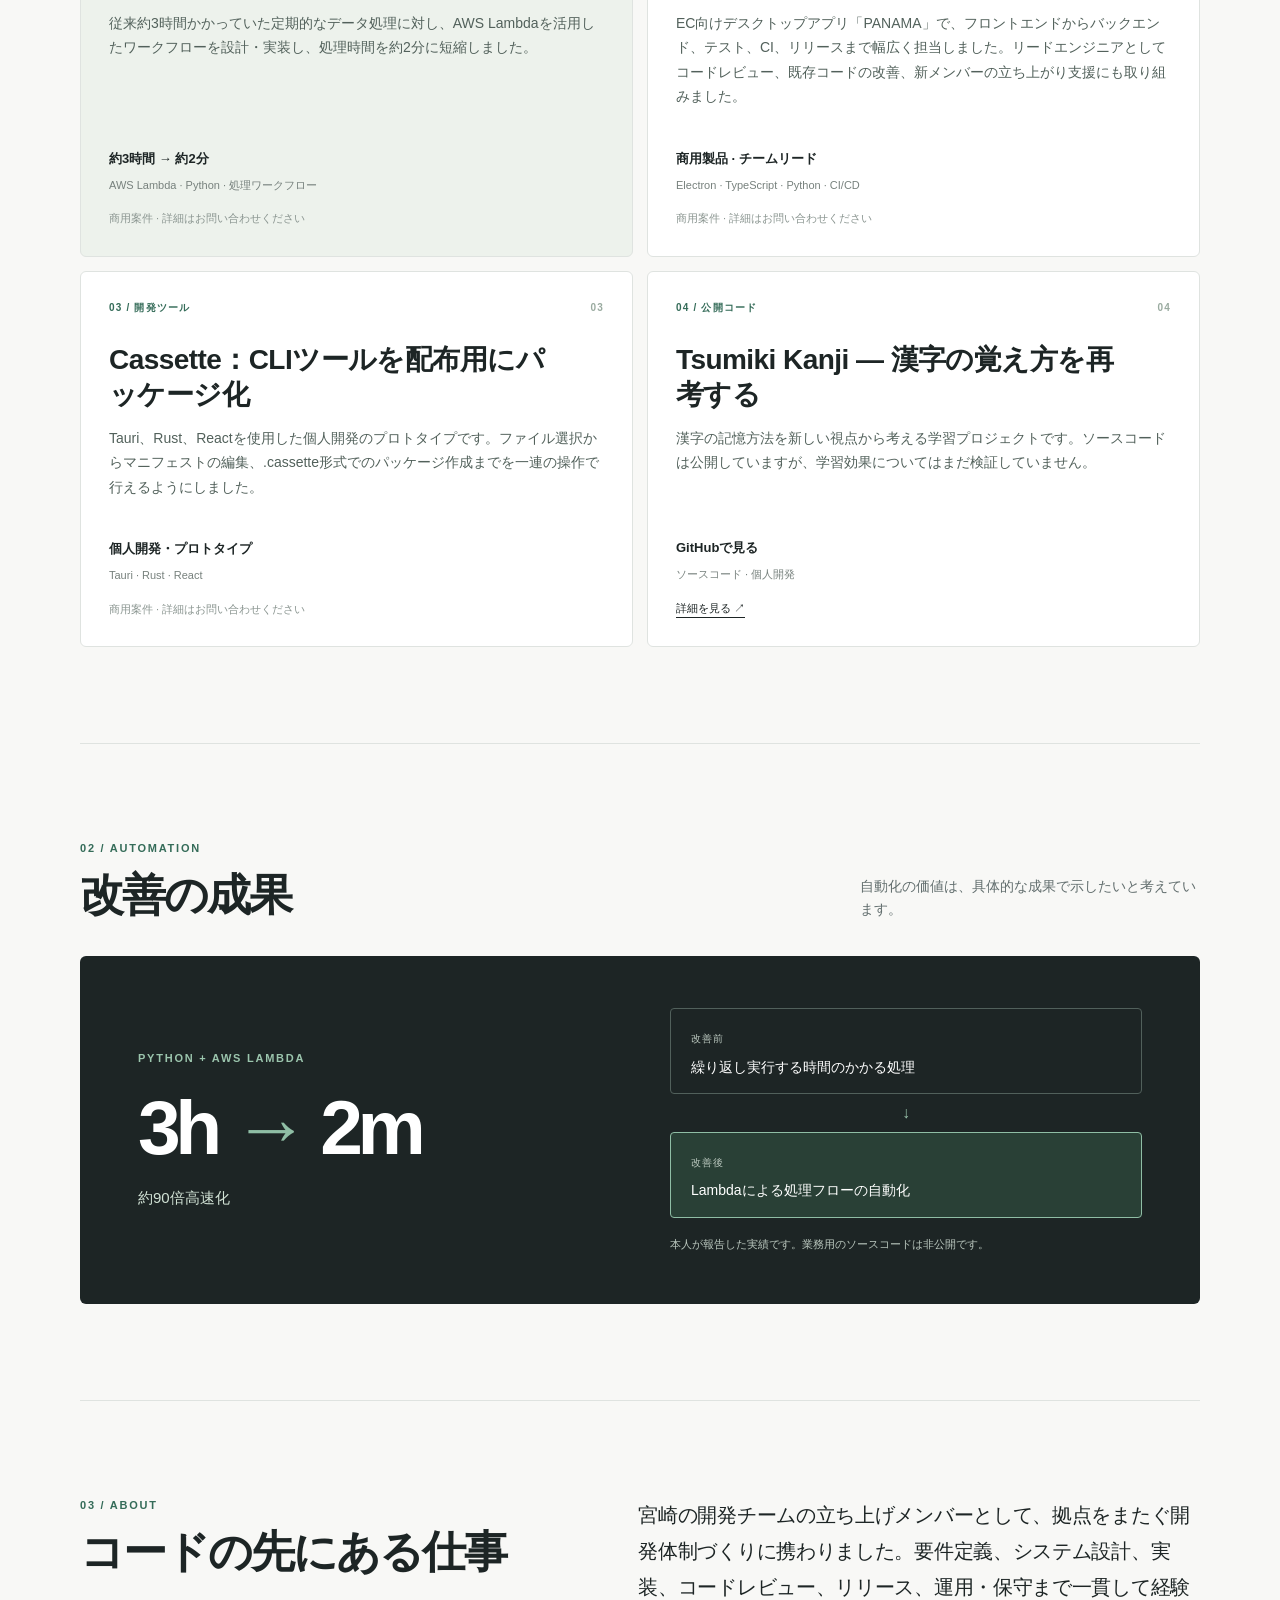
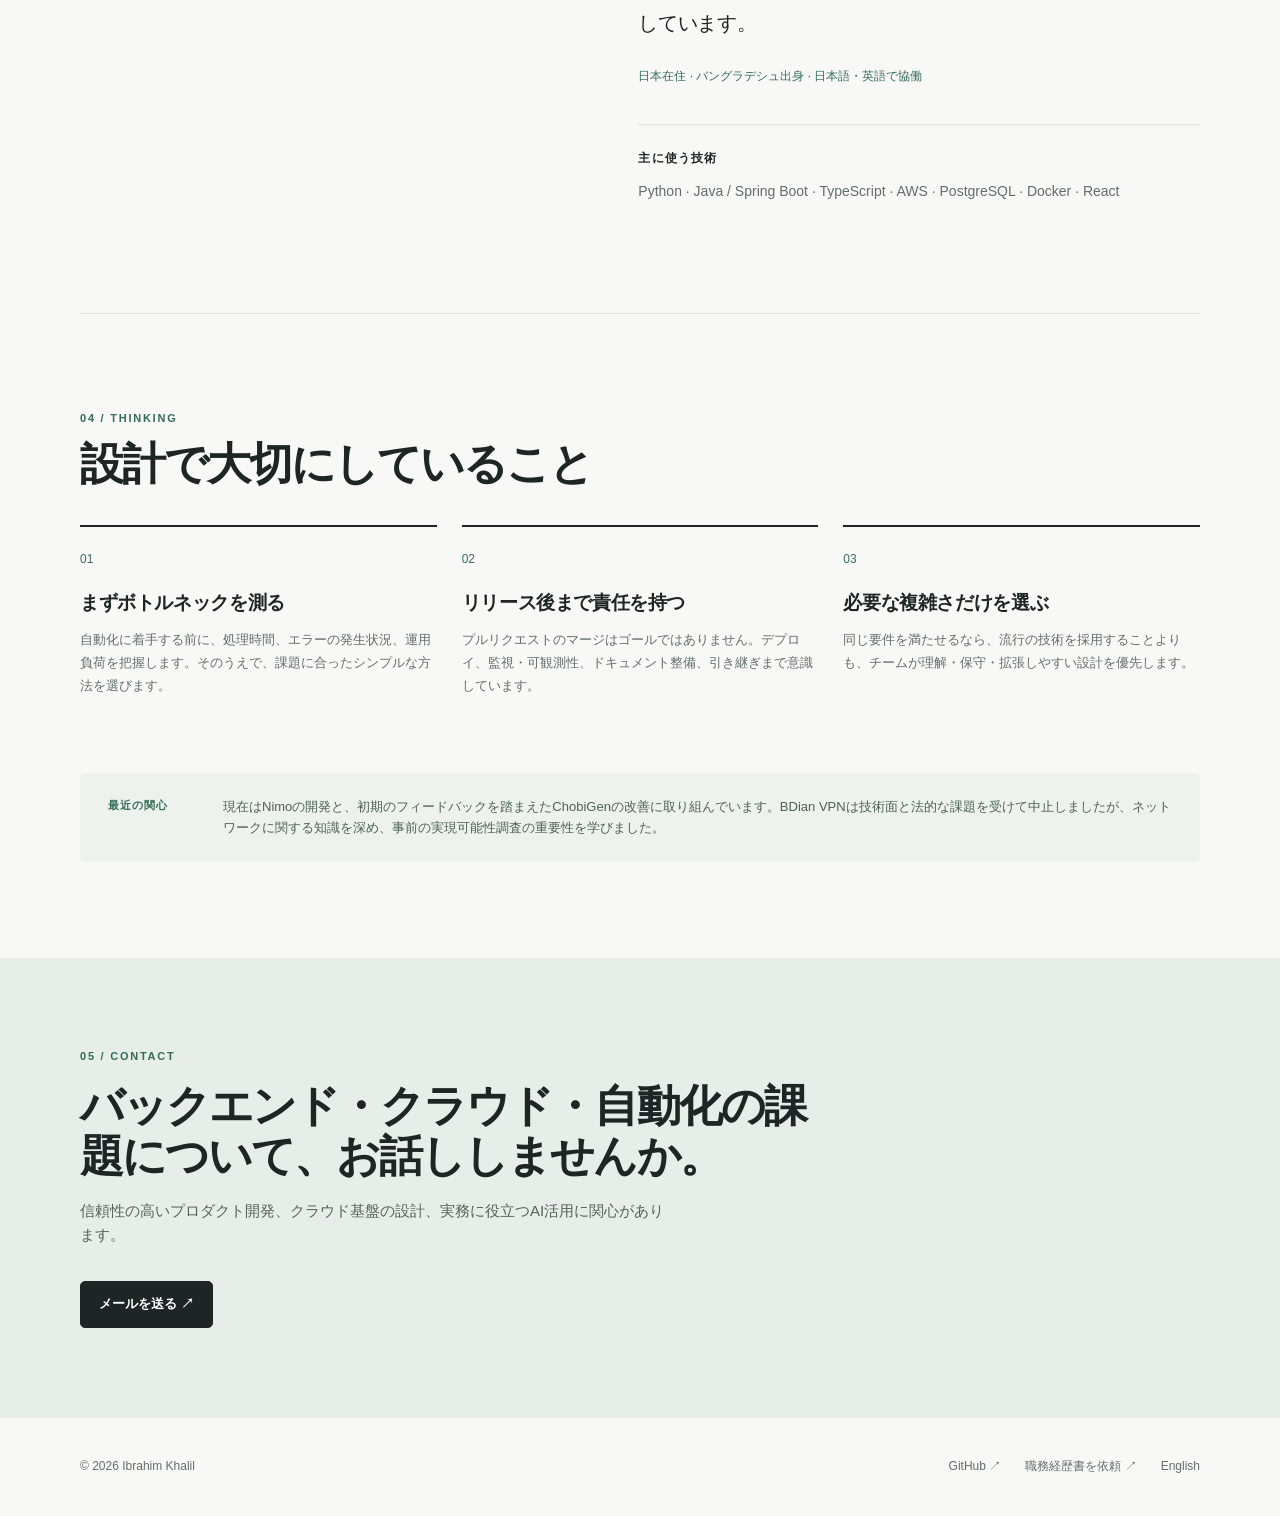
==== commit ee34bf2c: "Polish English and Japanese portfolio copy" ====
--- a/jp.html
+++ b/jp.html
@@ -3,7 +3,7 @@
 <head>
 <meta charset="utf-8"><meta name="viewport" content="width=device-width,initial-scale=1">
 <meta name="theme-color" content="#f8f8f6"><meta name="color-scheme" content="light">
-<meta name="description" content="イブラヒム・カリルです。バックエンドを軸に、フルスタック開発・業務自動化・クラウド設計に取り組んでいます。技術の数よりも、実際に何を届け、どの課題を解決したかを大切にしています。">
+<meta name="description" content="イブラヒム・カリルです。バックエンド開発を中心に、フルスタックのプロダクト開発、業務自動化、クラウド基盤の構築に取り組んでいます。技術の幅広さだけでなく、実際にどのような課題を解決できたかを大切にしています。">
 <link rel="icon" href="assets/img/favicon_16x16.png" sizes="16x16">
 <link rel="canonical" href="https://onucsecu2.github.io/jp.html">
 <link rel="alternate" hreflang="en" href="https://onucsecu2.github.io/">
@@ -14,11 +14,11 @@
 <body>
 <a class="skip" href="#main">本文へ移動</a>
 <header class="site-header wrap"><a class="identity" href="#top" aria-label="Ibrahim Khalil home"><span class="identity-mark">ik<span class="dot">.</span></span><span class="identity-name">Ibrahim Khalil</span></a><nav class="nav" aria-label="メインナビゲーション"><a href="#work">実績</a><a href="#automation">自動化</a><a href="#about">経歴</a><a href="#notes">考え方</a></nav><div class="lang" aria-label="Language"><a href="index.html" lang="en">EN</a><span aria-hidden="true">/</span><a href="jp.html" lang="ja" aria-current="page">JP</a></div></header>
-<main id="main"><section class="hero wrap" id="top"><div class="hero-copy"><p class="eyebrow"><span class="live-dot"></span>ソフトウェアエンジニア · 宮崎県</p><h1>複雑な仕事を、シンプルな仕組みに。</h1><p class="hero-intro">イブラヒム・カリルです。バックエンドを軸に、フルスタック開発・業務自動化・クラウド設計に取り組んでいます。技術の数よりも、実際に何を届け、どの課題を解決したかを大切にしています。</p><div class="hero-actions"><a class="button button-dark" href="#work">実績を見る <span aria-hidden="true">↗</span></a><a class="button button-light" href="mailto:onucsecu@gmail.com">お問い合わせ <span aria-hidden="true">↗</span></a></div><p class="availability"><span aria-hidden="true">●</span> フルリモートのエンジニア職に関心があります</p></div><figure class="portrait"><img src="assets/img/dp.jpg" width="480" height="550" alt="カリルの写真" loading="eager"><figcaption>MIYAZAKI, JP <span aria-hidden="true">↗</span></figcaption></figure></section>
-<section class="section wrap" id="work"><div class="section-head"><div><p class="section-index">01 / 実績</p><h2>主な実績</h2></div><p>商用開発と個人プロダクトを紹介します。開発中のものはその段階を明記しています。</p></div><div class="work-grid"><article class="work-card"><div class="card-top"><span>01 / 日本語学習</span><span aria-hidden="true">01</span></div><h3>Nimo — 実生活で使える日本語学習</h3><p class="card-desc">言語学習の知見と日常の場面を結びつけ、覚えるだけでなく実際に使える日本語を目指して開発中です。学習効果は今後検証していきます。</p><div class="work-card-bottom"><strong>開発中 · 学習方法を検討中</strong><span class="stack">日本語学習 · カリキュラム · プロダクト設計</span><span class="source-muted">学習効果は未検証です</span></div></article><article class="work-card"><div class="card-top"><span>02 / ユーザー理解</span><span aria-hidden="true">02</span></div><h3>ChobiGen — ニーズに合わせた再設計</h3><p class="card-desc">オンライン販売者向けのAI画像支援プロジェクト。初期の好意的な反応を受け、利用者の行動や必要な機能を見直し、方向性を再検討しています。</p><div class="work-card-bottom"><strong>改善中 · 初期の好意的な反応</strong><span class="stack">AI画像 · ユーザー理解 · プロダクト改善</span><span class="source-muted">未確認の利用実績は掲載していません</span></div></article><article class="work-card highlight"><div class="card-top"><span>01 / 業務自動化</span><span aria-hidden="true">01</span></div><h3>数時間の定型処理をサーバーレス化</h3><p class="card-desc">約3時間かかっていた定期処理に対し、AWS Lambdaを使った仕組みを設計・実装し、処理時間を約2分まで短縮しました。</p><div class="work-card-bottom"><strong>約3時間 → 約2分</strong><span class="stack">AWS Lambda · Python · 処理ワークフロー</span><span class="source-muted">商用案件 · 詳細はお問い合わせください</span></div></article><article class="work-card "><div class="card-top"><span>02 / プロダクト開発</span><span aria-hidden="true">02</span></div><h3>デスクトップ製品の継続的な改善</h3><p class="card-desc">EC向けデスクトップアプリ「PANAMA」でフロント・バックエンド、テスト、CI、リリースに従事。リードエンジニアとしてレビュー、既存コードの改善、メンバーの立ち上がりも支援しました。</p><div class="work-card-bottom"><strong>商用製品 · チームリード</strong><span class="stack">Electron · TypeScript · Python · CI/CD</span><span class="source-muted">商用案件 · 詳細はお問い合わせください</span></div></article><article class="work-card "><div class="card-top"><span>03 / 開発ツール</span><span aria-hidden="true">03</span></div><h3>Cassette：CLIツールを配布用にパッケージ化</h3><p class="card-desc">Tauri、Rust、Reactを使用した個人プロトタイプ。ファイルの選択、マニフェスト編集、.cassette形式でのパッケージ作成を一連の操作にまとめました。</p><div class="work-card-bottom"><strong>個人開発・プロトタイプ</strong><span class="stack">Tauri · Rust · React</span><span class="source-muted">商用案件 · 詳細はお問い合わせください</span></div></article><article class="work-card "><div class="card-top"><span>04 / 公開コード</span><span aria-hidden="true">04</span></div><h3>Tsumiki Kanji — 漢字の覚え方を再考する</h3><p class="card-desc">漢字を新しい方法で覚えることを目指す学習プロジェクトです。コードは公開していますが、学習効果を実証済みとは表現していません。</p><div class="work-card-bottom"><strong>GitHubで見る</strong><span class="stack">ソースコード · 個人開発</span><a class="source-link" href="https://github.com/onucsecu2/tsumiki" target="_blank" rel="noopener noreferrer">詳細を見る ↗</a></div></article></div></section>
-<section class="section wrap" id="automation"><div class="section-head"><div><p class="section-index">02 / AUTOMATION</p><h2>改善の成果</h2></div><p>改善は、実際の変化で示すべきだと考えています。</p></div><div class="impact"><div class="impact-number"><span class="impact-kicker">PYTHON + AWS LAMBDA</span><strong>3h <span aria-hidden="true">→</span> 2m</strong><span>約90倍高速化</span></div><div class="impact-flow"><div class="flow-step"><small>改善前</small><p>繰り返し実行する時間のかかる処理</p></div><span class="flow-arrow" aria-hidden="true">↓</span><div class="flow-step after"><small>改善後</small><p>Lambdaによる処理フローの自動化</p></div><p class="proof-note">本人が報告した案件の成果です。業務コードは非公開です。</p></div></div></section>
-<section class="section about-section wrap" id="about"><div><p class="section-index">03 / ABOUT</p><h2>コードの先にある仕事</h2></div><div class="about-copy"><p>宮崎の開発チーム立ち上げに関わり、分散チームでの開発やリードを経験しました。要件定義、設計、実装、レビュー、リリース、運用保守まで一貫して携わっています。</p><p class="aside">日本在住 · バングラデシュ出身 · 日本語・英語で協働</p><div class="stack-block"><h3>主に使う技術</h3><p>Python · Java / Spring Boot · TypeScript · AWS · PostgreSQL · Docker · React</p></div></div></section>
-<section class="section wrap" id="notes"><div class="section-head"><div><p class="section-index">04 / THINKING</p><h2>設計で大切にしていること</h2></div></div><div class="notes-grid"><article class="note"><span>01</span><h3>まずボトルネックを測る</h3><p>自動化の前に、処理時間、ミス、運用負荷を確認します。実際の課題に合わせて手段を選びます。</p></article><article class="note"><span>02</span><h3>リリース後まで責任を持つ</h3><p>PRのマージだけでは完成ではありません。デプロイ、可観測性、ドキュメント、引き継ぎまで考えます。</p></article><article class="note"><span>03</span><h3>必要な複雑さだけを選ぶ</h3><p>要件を満たせるなら、流行の構成よりも、小さく理解しやすい設計を優先します。</p></article></div><div class="now"><span class="now-label">最近の関心</span><p>現在はNimoの開発と、初期フィードバックをもとにしたChobiGenの再検討に取り組んでいます。BDian VPNは実装上・法的な課題を受けて中止しましたが、ネットワーク技術と事前検証の大切さを学びました。</p></div></section>
-<section class="contact-section" id="contact"><div class="wrap contact-inner"><p class="section-index">05 / CONTACT</p><h2>バックエンド・クラウド・自動化の課題はありませんか？</h2><p>プロダクト開発、基盤設計、AIを活用した業務システムに関心があります。</p><a class="button button-dark" href="mailto:onucsecu@gmail.com">メールを送る ↗</a></div></section></main>
+<main id="main"><section class="hero wrap" id="top"><div class="hero-copy"><p class="eyebrow"><span class="live-dot"></span>ソフトウェアエンジニア · 宮崎県</p><h1>複雑な課題を、シンプルで信頼できる仕組みに。</h1><p class="hero-intro">イブラヒム・カリルです。バックエンド開発を中心に、フルスタックのプロダクト開発、業務自動化、クラウド基盤の構築に取り組んでいます。技術の幅広さだけでなく、実際にどのような課題を解決できたかを大切にしています。</p><div class="hero-actions"><a class="button button-dark" href="#work">実績を見る <span aria-hidden="true">↗</span></a><a class="button button-light" href="mailto:onucsecu@gmail.com">お問い合わせ <span aria-hidden="true">↗</span></a></div><p class="availability"><span aria-hidden="true">●</span> 実装に深く関われるフルリモートのポジションに関心があります</p></div><figure class="portrait"><img src="assets/img/dp.jpg" width="480" height="550" alt="カリルの写真" loading="eager"><figcaption>MIYAZAKI, JP <span aria-hidden="true">↗</span></figcaption></figure></section>
+<section class="section wrap" id="work"><div class="section-head"><div><p class="section-index">01 / 実績</p><h2>主な実績</h2></div><p>業務での開発実績と個人プロジェクトを紹介します。それぞれの開発段階も明記しています。</p></div><div class="work-grid"><article class="work-card"><div class="card-top"><span>01 / 日本語学習</span><span aria-hidden="true">01</span></div><h3>Nimo — 実生活で使える日本語学習</h3><p class="card-desc">言語学習の知見を取り入れながら、日常生活の場面と結びつけて学べる日本語学習サービスを開発しています。単語を覚えるだけでなく、実際の会話で使える力を育てることが目標です。</p><div class="work-card-bottom"><strong>開発中 · 学習方法を検討中</strong><span class="stack">日本語学習 · カリキュラム · プロダクト設計</span><span class="source-muted">学習効果は今後検証する予定です</span></div></article><article class="work-card"><div class="card-top"><span>02 / ユーザー理解</span><span aria-hidden="true">02</span></div><h3>ChobiGen — ニーズに合わせた再設計</h3><p class="card-desc">オンライン販売者向けのAI画像制作支援プロジェクトです。初期の好意的なフィードバックを受け、利用者の実際の行動やニーズを踏まえて、次の方向性を検討しています。</p><div class="work-card-bottom"><strong>開発中 · 初期のフィードバックを反映</strong><span class="stack">AI画像 · ユーザー理解 · プロダクト改善</span><span class="source-muted">初期の反応は定性的なもので、利用実績の数値は未公開です</span></div></article><article class="work-card highlight"><div class="card-top"><span>01 / 業務自動化</span><span aria-hidden="true">01</span></div><h3>数時間の定型処理をサーバーレス化</h3><p class="card-desc">従来約3時間かかっていた定期的なデータ処理に対し、AWS Lambdaを活用したワークフローを設計・実装し、処理時間を約2分に短縮しました。</p><div class="work-card-bottom"><strong>約3時間 → 約2分</strong><span class="stack">AWS Lambda · Python · 処理ワークフロー</span><span class="source-muted">商用案件 · 詳細はお問い合わせください</span></div></article><article class="work-card "><div class="card-top"><span>02 / プロダクト開発</span><span aria-hidden="true">02</span></div><h3>デスクトップ製品の継続的な改善</h3><p class="card-desc">EC向けデスクトップアプリ「PANAMA」で、フロントエンドからバックエンド、テスト、CI、リリースまで幅広く担当しました。リードエンジニアとしてコードレビュー、既存コードの改善、新メンバーの立ち上がり支援にも取り組みました。</p><div class="work-card-bottom"><strong>商用製品 · チームリード</strong><span class="stack">Electron · TypeScript · Python · CI/CD</span><span class="source-muted">商用案件 · 詳細はお問い合わせください</span></div></article><article class="work-card "><div class="card-top"><span>03 / 開発ツール</span><span aria-hidden="true">03</span></div><h3>Cassette：CLIツールを配布用にパッケージ化</h3><p class="card-desc">Tauri、Rust、Reactを使用した個人開発のプロトタイプです。ファイル選択からマニフェストの編集、.cassette形式でのパッケージ作成までを一連の操作で行えるようにしました。</p><div class="work-card-bottom"><strong>個人開発・プロトタイプ</strong><span class="stack">Tauri · Rust · React</span><span class="source-muted">商用案件 · 詳細はお問い合わせください</span></div></article><article class="work-card "><div class="card-top"><span>04 / 公開コード</span><span aria-hidden="true">04</span></div><h3>Tsumiki Kanji — 漢字の覚え方を再考する</h3><p class="card-desc">漢字の記憶方法を新しい視点から考える学習プロジェクトです。ソースコードは公開していますが、学習効果についてはまだ検証していません。</p><div class="work-card-bottom"><strong>GitHubで見る</strong><span class="stack">ソースコード · 個人開発</span><a class="source-link" href="https://github.com/onucsecu2/tsumiki" target="_blank" rel="noopener noreferrer">詳細を見る ↗</a></div></article></div></section>
+<section class="section wrap" id="automation"><div class="section-head"><div><p class="section-index">02 / AUTOMATION</p><h2>改善の成果</h2></div><p>自動化の価値は、具体的な成果で示したいと考えています。</p></div><div class="impact"><div class="impact-number"><span class="impact-kicker">PYTHON + AWS LAMBDA</span><strong>3h <span aria-hidden="true">→</span> 2m</strong><span>約90倍高速化</span></div><div class="impact-flow"><div class="flow-step"><small>改善前</small><p>繰り返し実行する時間のかかる処理</p></div><span class="flow-arrow" aria-hidden="true">↓</span><div class="flow-step after"><small>改善後</small><p>Lambdaによる処理フローの自動化</p></div><p class="proof-note">本人が報告した実績です。業務用のソースコードは非公開です。</p></div></div></section>
+<section class="section about-section wrap" id="about"><div><p class="section-index">03 / ABOUT</p><h2>コードの先にある仕事</h2></div><div class="about-copy"><p>宮崎の開発チームの立ち上げメンバーとして、拠点をまたぐ開発体制づくりに携わりました。要件定義、システム設計、実装、コードレビュー、リリース、運用・保守まで一貫して経験しています。</p><p class="aside">日本在住 · バングラデシュ出身 · 日本語・英語で協働</p><div class="stack-block"><h3>主に使う技術</h3><p>Python · Java / Spring Boot · TypeScript · AWS · PostgreSQL · Docker · React</p></div></div></section>
+<section class="section wrap" id="notes"><div class="section-head"><div><p class="section-index">04 / THINKING</p><h2>設計で大切にしていること</h2></div></div><div class="notes-grid"><article class="note"><span>01</span><h3>まずボトルネックを測る</h3><p>自動化に着手する前に、処理時間、エラーの発生状況、運用負荷を把握します。そのうえで、課題に合ったシンプルな方法を選びます。</p></article><article class="note"><span>02</span><h3>リリース後まで責任を持つ</h3><p>プルリクエストのマージはゴールではありません。デプロイ、監視・可観測性、ドキュメント整備、引き継ぎまで意識しています。</p></article><article class="note"><span>03</span><h3>必要な複雑さだけを選ぶ</h3><p>同じ要件を満たせるなら、流行の技術を採用することよりも、チームが理解・保守・拡張しやすい設計を優先します。</p></article></div><div class="now"><span class="now-label">最近の関心</span><p>現在はNimoの開発と、初期のフィードバックを踏まえたChobiGenの改善に取り組んでいます。BDian VPNは技術面と法的な課題を受けて中止しましたが、ネットワークに関する知識を深め、事前の実現可能性調査の重要性を学びました。</p></div></section>
+<section class="contact-section" id="contact"><div class="wrap contact-inner"><p class="section-index">05 / CONTACT</p><h2>バックエンド・クラウド・自動化の課題について、お話ししませんか。</h2><p>信頼性の高いプロダクト開発、クラウド基盤の設計、実務に役立つAI活用に関心があります。</p><a class="button button-dark" href="mailto:onucsecu@gmail.com">メールを送る ↗</a></div></section></main>
 <footer class="wrap footer"><span>© <span id="year">2026</span> Ibrahim Khalil</span><div><a href="https://github.com/onucsecu2" target="_blank" rel="noopener noreferrer">GitHub ↗</a><a href="mailto:onucsecu@gmail.com?subject=%E8%81%B7%E5%8B%99%E7%B5%8C%E6%AD%B4%E6%9B%B8%E3%81%AE%E3%81%94%E4%BE%9D%E9%A0%BC">職務経歴書を依頼 ↗</a><a href="index.html" lang="en">English</a></div></footer><script src="assets/js/site.js" defer></script>
 </body></html>
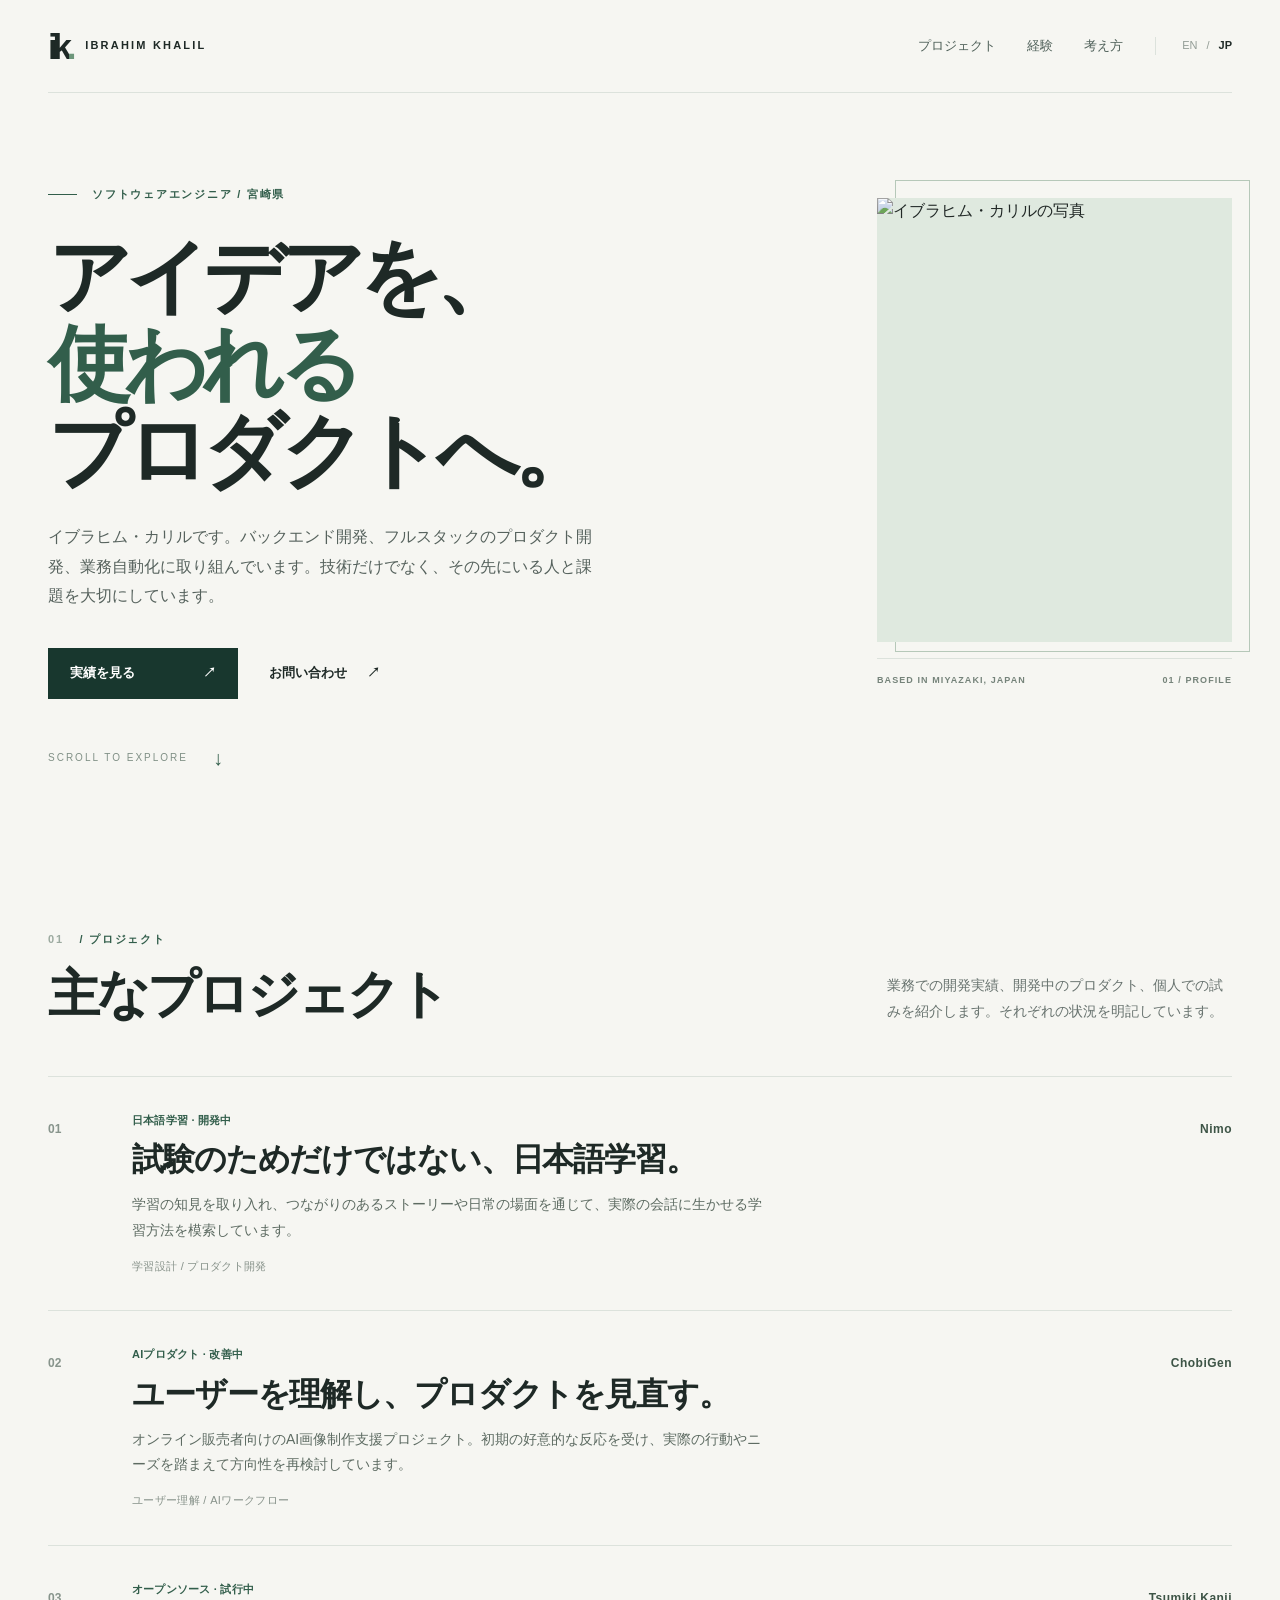
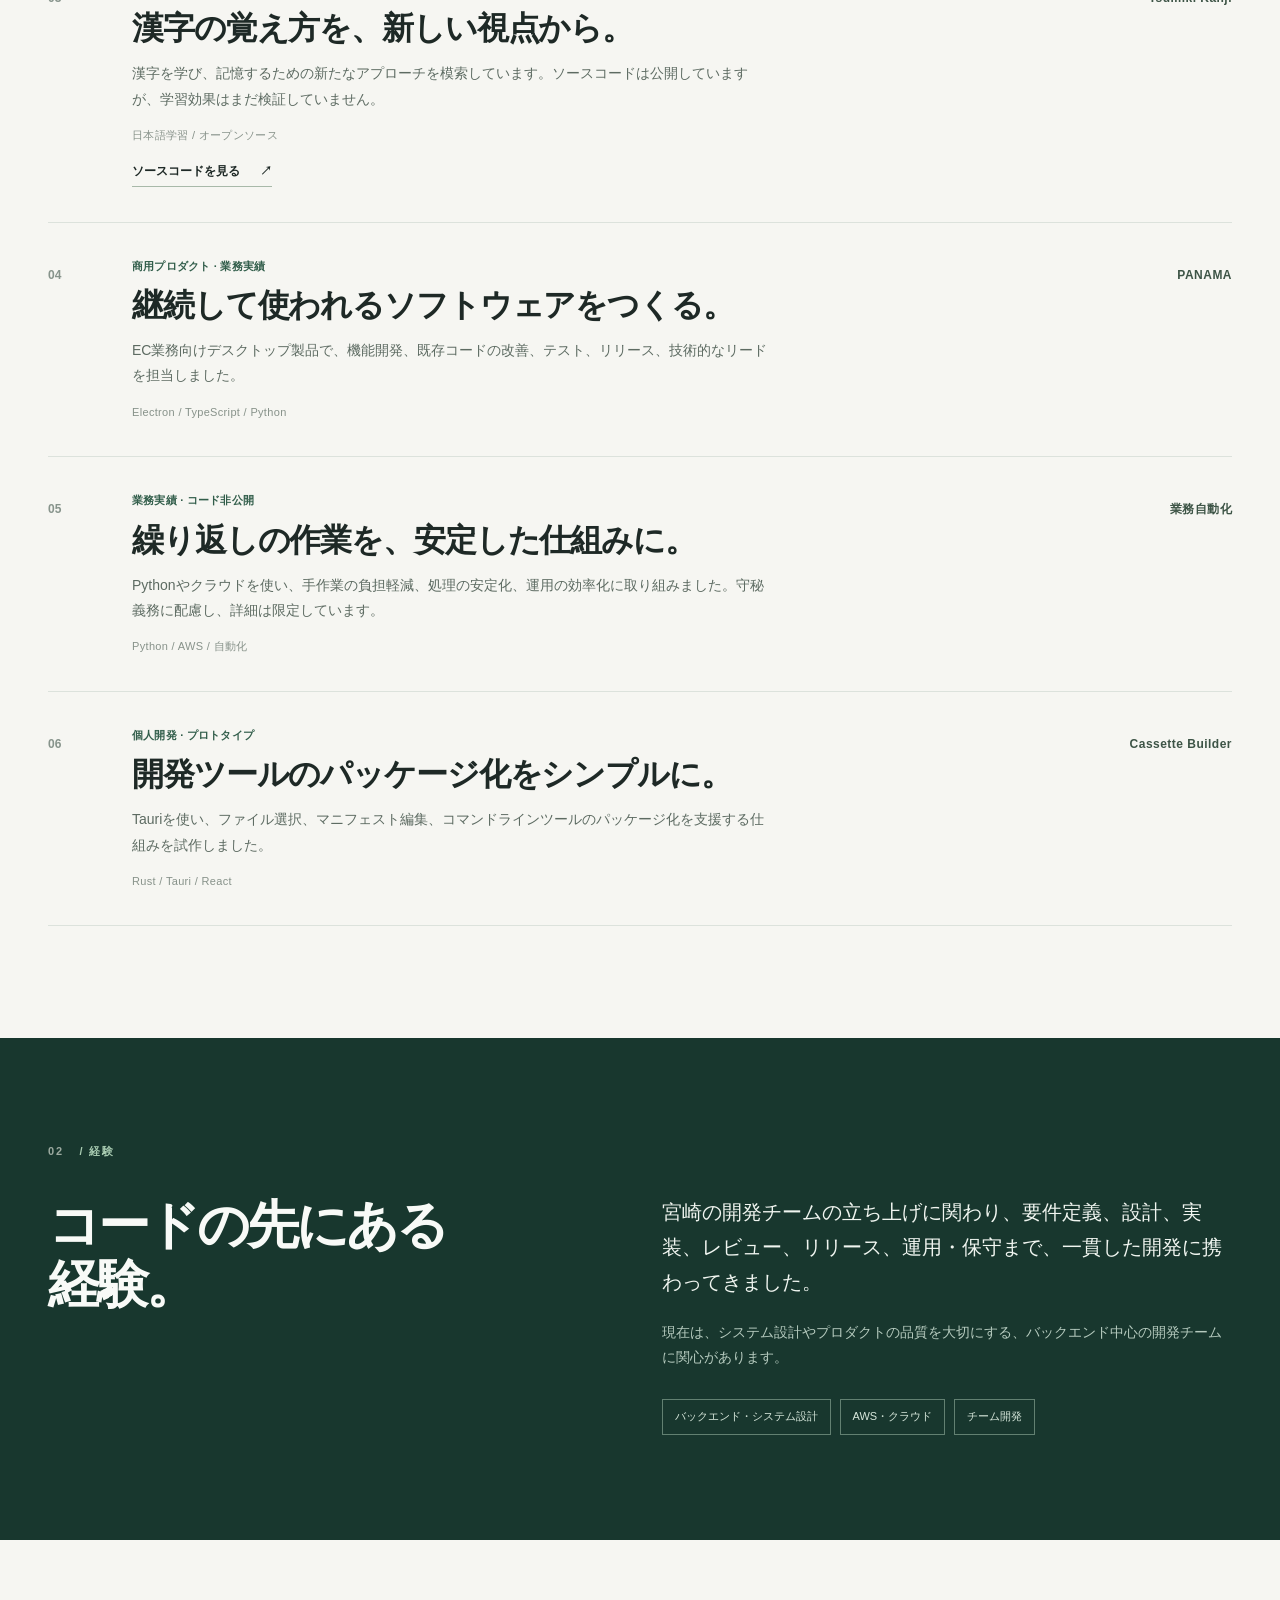
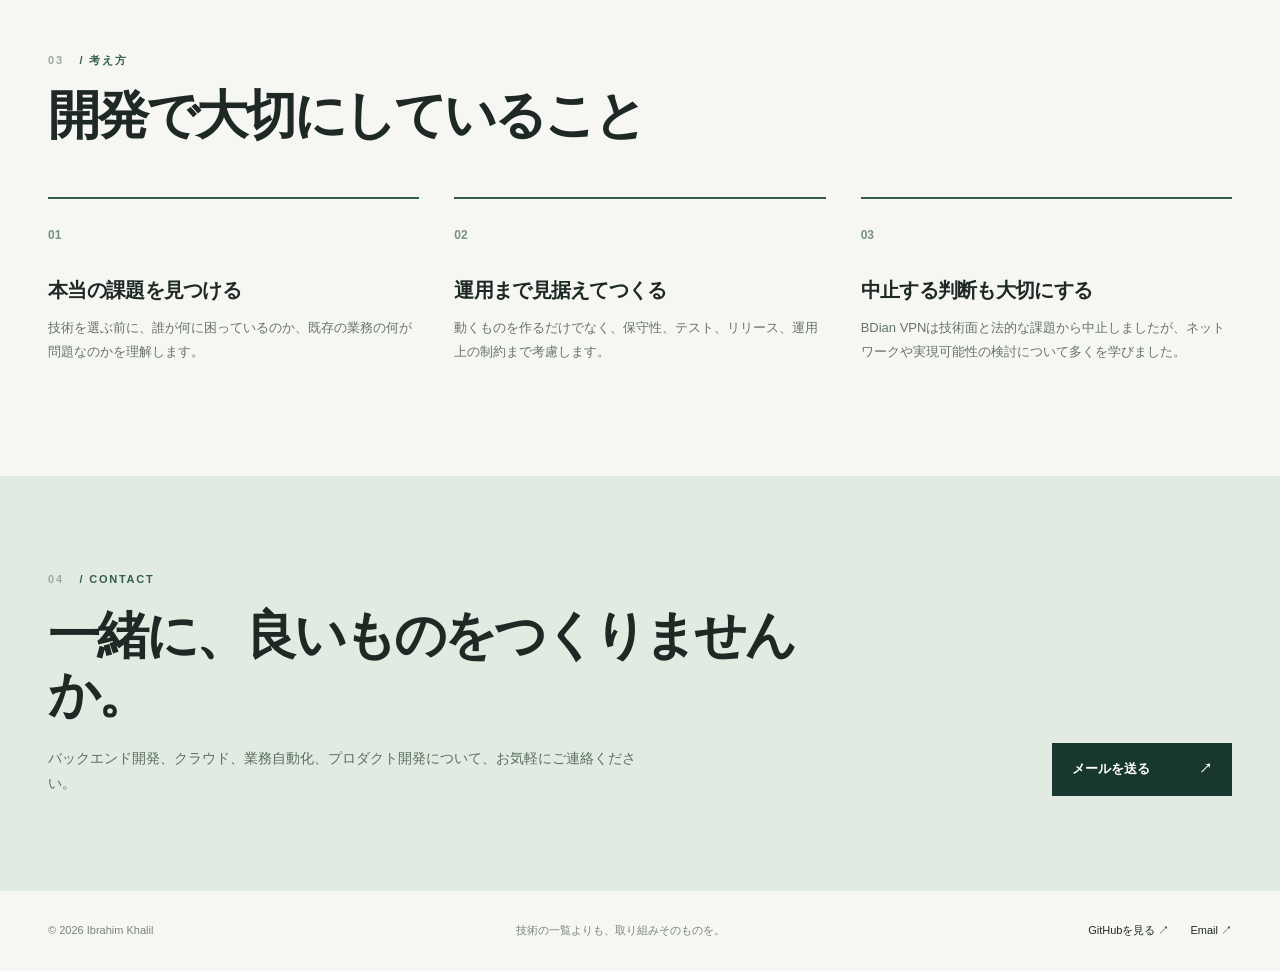
==== commit 70f6da03: "Replace broken portfolio layout with responsive editorial redesign; remove processing-time claims" ====
--- a/jp.html
+++ b/jp.html
@@ -1,24 +1,40 @@
 <!doctype html>
 <html lang="ja">
 <head>
-<meta charset="utf-8"><meta name="viewport" content="width=device-width,initial-scale=1">
-<meta name="theme-color" content="#f8f8f6"><meta name="color-scheme" content="light">
-<meta name="description" content="イブラヒム・カリルです。バックエンド開発を中心に、フルスタックのプロダクト開発、業務自動化、クラウド基盤の構築に取り組んでいます。技術の幅広さだけでなく、実際にどのような課題を解決できたかを大切にしています。">
-<link rel="icon" href="assets/img/favicon_16x16.png" sizes="16x16">
+<meta charset="utf-8">
+<meta name="viewport" content="width=device-width, initial-scale=1">
+<meta name="theme-color" content="#f6f6f2">
+<meta name="description" content="イブラヒム・カリルです。バックエンド開発、フルスタックのプロダクト開発、業務自動化に取り組んでいます。技術だけでなく、その先にいる人と課題を大切にしています。">
+<link rel="icon" type="image/png" href="assets/img/favicon_16x16.png">
 <link rel="canonical" href="https://onucsecu2.github.io/jp.html">
 <link rel="alternate" hreflang="en" href="https://onucsecu2.github.io/">
 <link rel="alternate" hreflang="ja" href="https://onucsecu2.github.io/jp.html">
 <link rel="stylesheet" href="assets/css/styles.css">
-<title>イブラヒム・カリル — Software Engineer</title>
+<title>Ibrahim Khalil — ソフトウェアエンジニア</title>
 </head>
 <body>
 <a class="skip" href="#main">本文へ移動</a>
-<header class="site-header wrap"><a class="identity" href="#top" aria-label="Ibrahim Khalil home"><span class="identity-mark">ik<span class="dot">.</span></span><span class="identity-name">Ibrahim Khalil</span></a><nav class="nav" aria-label="メインナビゲーション"><a href="#work">実績</a><a href="#automation">自動化</a><a href="#about">経歴</a><a href="#notes">考え方</a></nav><div class="lang" aria-label="Language"><a href="index.html" lang="en">EN</a><span aria-hidden="true">/</span><a href="jp.html" lang="ja" aria-current="page">JP</a></div></header>
-<main id="main"><section class="hero wrap" id="top"><div class="hero-copy"><p class="eyebrow"><span class="live-dot"></span>ソフトウェアエンジニア · 宮崎県</p><h1>複雑な課題を、シンプルで信頼できる仕組みに。</h1><p class="hero-intro">イブラヒム・カリルです。バックエンド開発を中心に、フルスタックのプロダクト開発、業務自動化、クラウド基盤の構築に取り組んでいます。技術の幅広さだけでなく、実際にどのような課題を解決できたかを大切にしています。</p><div class="hero-actions"><a class="button button-dark" href="#work">実績を見る <span aria-hidden="true">↗</span></a><a class="button button-light" href="mailto:onucsecu@gmail.com">お問い合わせ <span aria-hidden="true">↗</span></a></div><p class="availability"><span aria-hidden="true">●</span> 実装に深く関われるフルリモートのポジションに関心があります</p></div><figure class="portrait"><img src="assets/img/dp.jpg" width="480" height="550" alt="カリルの写真" loading="eager"><figcaption>MIYAZAKI, JP <span aria-hidden="true">↗</span></figcaption></figure></section>
-<section class="section wrap" id="work"><div class="section-head"><div><p class="section-index">01 / 実績</p><h2>主な実績</h2></div><p>業務での開発実績と個人プロジェクトを紹介します。それぞれの開発段階も明記しています。</p></div><div class="work-grid"><article class="work-card"><div class="card-top"><span>01 / 日本語学習</span><span aria-hidden="true">01</span></div><h3>Nimo — 実生活で使える日本語学習</h3><p class="card-desc">言語学習の知見を取り入れながら、日常生活の場面と結びつけて学べる日本語学習サービスを開発しています。単語を覚えるだけでなく、実際の会話で使える力を育てることが目標です。</p><div class="work-card-bottom"><strong>開発中 · 学習方法を検討中</strong><span class="stack">日本語学習 · カリキュラム · プロダクト設計</span><span class="source-muted">学習効果は今後検証する予定です</span></div></article><article class="work-card"><div class="card-top"><span>02 / ユーザー理解</span><span aria-hidden="true">02</span></div><h3>ChobiGen — ニーズに合わせた再設計</h3><p class="card-desc">オンライン販売者向けのAI画像制作支援プロジェクトです。初期の好意的なフィードバックを受け、利用者の実際の行動やニーズを踏まえて、次の方向性を検討しています。</p><div class="work-card-bottom"><strong>開発中 · 初期のフィードバックを反映</strong><span class="stack">AI画像 · ユーザー理解 · プロダクト改善</span><span class="source-muted">初期の反応は定性的なもので、利用実績の数値は未公開です</span></div></article><article class="work-card highlight"><div class="card-top"><span>01 / 業務自動化</span><span aria-hidden="true">01</span></div><h3>数時間の定型処理をサーバーレス化</h3><p class="card-desc">従来約3時間かかっていた定期的なデータ処理に対し、AWS Lambdaを活用したワークフローを設計・実装し、処理時間を約2分に短縮しました。</p><div class="work-card-bottom"><strong>約3時間 → 約2分</strong><span class="stack">AWS Lambda · Python · 処理ワークフロー</span><span class="source-muted">商用案件 · 詳細はお問い合わせください</span></div></article><article class="work-card "><div class="card-top"><span>02 / プロダクト開発</span><span aria-hidden="true">02</span></div><h3>デスクトップ製品の継続的な改善</h3><p class="card-desc">EC向けデスクトップアプリ「PANAMA」で、フロントエンドからバックエンド、テスト、CI、リリースまで幅広く担当しました。リードエンジニアとしてコードレビュー、既存コードの改善、新メンバーの立ち上がり支援にも取り組みました。</p><div class="work-card-bottom"><strong>商用製品 · チームリード</strong><span class="stack">Electron · TypeScript · Python · CI/CD</span><span class="source-muted">商用案件 · 詳細はお問い合わせください</span></div></article><article class="work-card "><div class="card-top"><span>03 / 開発ツール</span><span aria-hidden="true">03</span></div><h3>Cassette：CLIツールを配布用にパッケージ化</h3><p class="card-desc">Tauri、Rust、Reactを使用した個人開発のプロトタイプです。ファイル選択からマニフェストの編集、.cassette形式でのパッケージ作成までを一連の操作で行えるようにしました。</p><div class="work-card-bottom"><strong>個人開発・プロトタイプ</strong><span class="stack">Tauri · Rust · React</span><span class="source-muted">商用案件 · 詳細はお問い合わせください</span></div></article><article class="work-card "><div class="card-top"><span>04 / 公開コード</span><span aria-hidden="true">04</span></div><h3>Tsumiki Kanji — 漢字の覚え方を再考する</h3><p class="card-desc">漢字の記憶方法を新しい視点から考える学習プロジェクトです。ソースコードは公開していますが、学習効果についてはまだ検証していません。</p><div class="work-card-bottom"><strong>GitHubで見る</strong><span class="stack">ソースコード · 個人開発</span><a class="source-link" href="https://github.com/onucsecu2/tsumiki" target="_blank" rel="noopener noreferrer">詳細を見る ↗</a></div></article></div></section>
-<section class="section wrap" id="automation"><div class="section-head"><div><p class="section-index">02 / AUTOMATION</p><h2>改善の成果</h2></div><p>自動化の価値は、具体的な成果で示したいと考えています。</p></div><div class="impact"><div class="impact-number"><span class="impact-kicker">PYTHON + AWS LAMBDA</span><strong>3h <span aria-hidden="true">→</span> 2m</strong><span>約90倍高速化</span></div><div class="impact-flow"><div class="flow-step"><small>改善前</small><p>繰り返し実行する時間のかかる処理</p></div><span class="flow-arrow" aria-hidden="true">↓</span><div class="flow-step after"><small>改善後</small><p>Lambdaによる処理フローの自動化</p></div><p class="proof-note">本人が報告した実績です。業務用のソースコードは非公開です。</p></div></div></section>
-<section class="section about-section wrap" id="about"><div><p class="section-index">03 / ABOUT</p><h2>コードの先にある仕事</h2></div><div class="about-copy"><p>宮崎の開発チームの立ち上げメンバーとして、拠点をまたぐ開発体制づくりに携わりました。要件定義、システム設計、実装、コードレビュー、リリース、運用・保守まで一貫して経験しています。</p><p class="aside">日本在住 · バングラデシュ出身 · 日本語・英語で協働</p><div class="stack-block"><h3>主に使う技術</h3><p>Python · Java / Spring Boot · TypeScript · AWS · PostgreSQL · Docker · React</p></div></div></section>
-<section class="section wrap" id="notes"><div class="section-head"><div><p class="section-index">04 / THINKING</p><h2>設計で大切にしていること</h2></div></div><div class="notes-grid"><article class="note"><span>01</span><h3>まずボトルネックを測る</h3><p>自動化に着手する前に、処理時間、エラーの発生状況、運用負荷を把握します。そのうえで、課題に合ったシンプルな方法を選びます。</p></article><article class="note"><span>02</span><h3>リリース後まで責任を持つ</h3><p>プルリクエストのマージはゴールではありません。デプロイ、監視・可観測性、ドキュメント整備、引き継ぎまで意識しています。</p></article><article class="note"><span>03</span><h3>必要な複雑さだけを選ぶ</h3><p>同じ要件を満たせるなら、流行の技術を採用することよりも、チームが理解・保守・拡張しやすい設計を優先します。</p></article></div><div class="now"><span class="now-label">最近の関心</span><p>現在はNimoの開発と、初期のフィードバックを踏まえたChobiGenの改善に取り組んでいます。BDian VPNは技術面と法的な課題を受けて中止しましたが、ネットワークに関する知識を深め、事前の実現可能性調査の重要性を学びました。</p></div></section>
-<section class="contact-section" id="contact"><div class="wrap contact-inner"><p class="section-index">05 / CONTACT</p><h2>バックエンド・クラウド・自動化の課題について、お話ししませんか。</h2><p>信頼性の高いプロダクト開発、クラウド基盤の設計、実務に役立つAI活用に関心があります。</p><a class="button button-dark" href="mailto:onucsecu@gmail.com">メールを送る ↗</a></div></section></main>
-<footer class="wrap footer"><span>© <span id="year">2026</span> Ibrahim Khalil</span><div><a href="https://github.com/onucsecu2" target="_blank" rel="noopener noreferrer">GitHub ↗</a><a href="mailto:onucsecu@gmail.com?subject=%E8%81%B7%E5%8B%99%E7%B5%8C%E6%AD%B4%E6%9B%B8%E3%81%AE%E3%81%94%E4%BE%9D%E9%A0%BC">職務経歴書を依頼 ↗</a><a href="index.html" lang="en">English</a></div></footer><script src="assets/js/site.js" defer></script>
+<header class="header shell">
+  <a class="brand" href="#top" aria-label="Ibrahim Khalil"><span class="brand-icon">i<span>k</span><em>.</em></span><span class="brand-name">IBRAHIM KHALIL</span></a>
+  <nav class="navigation" aria-label="メインナビゲーション"><a href="#projects">プロジェクト</a><a href="#experience">経験</a><a href="#approach">考え方</a></nav>
+  <div class="languages"><a href="index.html" lang="en" >EN</a><span>/</span><a href="jp.html" lang="ja" aria-current="page">JP</a></div>
+</header>
+<main id="main">
+<section class="hero shell" id="top">
+  <div class="hero-info"><div class="eyebrow"><span class="eyebrow-line"></span>ソフトウェアエンジニア  /  宮崎県</div>
+    <h1><span>アイデアを、</span><span>使われる</span><span>プロダクトへ。</span></h1>
+    <p class="hero-description">イブラヒム・カリルです。バックエンド開発、フルスタックのプロダクト開発、業務自動化に取り組んでいます。技術だけでなく、その先にいる人と課題を大切にしています。</p>
+    <div class="hero-buttons"><a class="primary-link" href="#projects">実績を見る<span aria-hidden="true">↗</span></a><a class="text-link" href="mailto:onucsecu@gmail.com">お問い合わせ<span aria-hidden="true">↗</span></a></div>
+  </div>
+  <aside class="hero-visual" aria-label="プロフィール写真"><div class="image-frame"><img src="assets/img/dp.jpg" width="480" height="580" alt="イブラヒム・カリルの写真"></div><div class="photo-meta"><span>BASED IN MIYAZAKI, JAPAN</span><span>01 / PROFILE</span></div></aside>
+  <div class="scroll-note" aria-hidden="true">SCROLL TO EXPLORE <span>↓</span></div>
+</section>
+<section id="projects" class="section shell"><div class="section-heading"><div><div class="section-label"><span>01</span> / プロジェクト</div><h2>主なプロジェクト</h2></div><p>業務での開発実績、開発中のプロダクト、個人での試みを紹介します。それぞれの状況を明記しています。</p></div>
+<div class="project-list"><article class="project"><div class="project-number">01</div><div class="project-main"><div class="project-tag">日本語学習 · 開発中</div><h3>試験のためだけではない、日本語学習。</h3><p>学習の知見を取り入れ、つながりのあるストーリーや日常の場面を通じて、実際の会話に生かせる学習方法を模索しています。</p><div class="project-tools">学習設計 / プロダクト開発</div></div><div class="project-name">Nimo</div></article><article class="project"><div class="project-number">02</div><div class="project-main"><div class="project-tag">AIプロダクト · 改善中</div><h3>ユーザーを理解し、プロダクトを見直す。</h3><p>オンライン販売者向けのAI画像制作支援プロジェクト。初期の好意的な反応を受け、実際の行動やニーズを踏まえて方向性を再検討しています。</p><div class="project-tools">ユーザー理解 / AIワークフロー</div></div><div class="project-name">ChobiGen</div></article><article class="project"><div class="project-number">03</div><div class="project-main"><div class="project-tag">オープンソース · 試行中</div><h3>漢字の覚え方を、新しい視点から。</h3><p>漢字を学び、記憶するための新たなアプローチを模索しています。ソースコードは公開していますが、学習効果はまだ検証していません。</p><div class="project-tools">日本語学習 / オープンソース</div><a class="project-link" href="https://github.com/onucsecu2/tsumiki" target="_blank" rel="noopener noreferrer">ソースコードを見る <span aria-hidden="true">↗</span></a></div><div class="project-name">Tsumiki Kanji</div></article><article class="project"><div class="project-number">04</div><div class="project-main"><div class="project-tag">商用プロダクト · 業務実績</div><h3>継続して使われるソフトウェアをつくる。</h3><p>EC業務向けデスクトップ製品で、機能開発、既存コードの改善、テスト、リリース、技術的なリードを担当しました。</p><div class="project-tools">Electron / TypeScript / Python</div></div><div class="project-name">PANAMA</div></article><article class="project"><div class="project-number">05</div><div class="project-main"><div class="project-tag">業務実績 · コード非公開</div><h3>繰り返しの作業を、安定した仕組みに。</h3><p>Pythonやクラウドを使い、手作業の負担軽減、処理の安定化、運用の効率化に取り組みました。守秘義務に配慮し、詳細は限定しています。</p><div class="project-tools">Python / AWS / 自動化</div></div><div class="project-name">業務自動化</div></article><article class="project"><div class="project-number">06</div><div class="project-main"><div class="project-tag">個人開発 · プロトタイプ</div><h3>開発ツールのパッケージ化をシンプルに。</h3><p>Tauriを使い、ファイル選択、マニフェスト編集、コマンドラインツールのパッケージ化を支援する仕組みを試作しました。</p><div class="project-tools">Rust / Tauri / React</div></div><div class="project-name">Cassette Builder</div></article></div></section>
+<section id="experience" class="experience-section"><div class="shell experience-inner"><div class="section-label"><span>02</span> / 経験</div><div class="experience-grid"><h2>コードの先にある経験。</h2><div><p class="experience-lead">宮崎の開発チームの立ち上げに関わり、要件定義、設計、実装、レビュー、リリース、運用・保守まで、一貫した開発に携わってきました。</p><p class="experience-support">現在は、システム設計やプロダクトの品質を大切にする、バックエンド中心の開発チームに関心があります。</p><div class="experience-tags"><span>バックエンド・システム設計</span><span>AWS・クラウド</span><span>チーム開発</span></div></div></div></div></section>
+<section id="approach" class="section shell"><div class="section-heading"><div><div class="section-label"><span>03</span> / 考え方</div><h2>開発で大切にしていること</h2></div></div><div class="principles"><article><span class="principle-index">01</span><h3>本当の課題を見つける</h3><p>技術を選ぶ前に、誰が何に困っているのか、既存の業務の何が問題なのかを理解します。</p></article><article><span class="principle-index">02</span><h3>運用まで見据えてつくる</h3><p>動くものを作るだけでなく、保守性、テスト、リリース、運用上の制約まで考慮します。</p></article><article><span class="principle-index">03</span><h3>中止する判断も大切にする</h3><p>BDian VPNは技術面と法的な課題から中止しましたが、ネットワークや実現可能性の検討について多くを学びました。</p></article></div></section>
+<section class="contact-band" id="contact"><div class="shell"><div class="section-label"><span>04</span> / CONTACT</div><div class="contact-content"><div><h2>一緒に、良いものをつくりませんか。</h2><p>バックエンド開発、クラウド、業務自動化、プロダクト開発について、お気軽にご連絡ください。</p></div><a class="contact-button" href="mailto:onucsecu@gmail.com">メールを送る<span aria-hidden="true">↗</span></a></div></div></section>
+</main>
+<footer class="shell footer"><span>© <span id="year">2026</span> Ibrahim Khalil</span><span>技術の一覧よりも、取り組みそのものを。</span><div><a href="https://github.com/onucsecu2" target="_blank" rel="noopener noreferrer">GitHubを見る ↗</a><a href="mailto:onucsecu@gmail.com">Email ↗</a></div></footer>
+<script src="assets/js/site.js" defer></script>
 </body></html>
--- a/assets/css/styles.css
+++ b/assets/css/styles.css
@@ -1 +1 @@
-:root{--bg:#f8f8f6;--paper:#fff;--ink:#1d2525;--muted:#626e6e;--line:#dfe3e0;--accent:#356c59;--pale:#edf2ec}*{box-sizing:border-box}html{scroll-behavior:smooth;scroll-padding-top:90px}body{margin:0;background:var(--bg);color:var(--ink);font-family:Inter,-apple-system,BlinkMacSystemFont,"Segoe UI","Noto Sans JP",sans-serif;line-height:1.6;-webkit-font-smoothing:antialiased}a{color:inherit;text-decoration:none}a:hover{color:var(--accent)}a:focus-visible{outline:3px solid var(--accent);outline-offset:4px}img{max-width:100%;display:block}.wrap{width:min(1120px,calc(100% - 64px));margin-inline:auto}.skip{position:absolute;left:15px;top:-100px;background:#fff;padding:12px;z-index:10}.skip:focus{top:10px}.site-header{height:88px;display:flex;align-items:center;gap:24px;border-bottom:1px solid var(--line)}.identity{display:flex;align-items:center;gap:12px;margin-right:auto;font-size:13px;font-weight:700;letter-spacing:.01em}.identity-mark{font-size:28px;letter-spacing:-.11em;font-weight:800}.dot{color:var(--accent)}.nav{display:flex;gap:28px;font-size:13px;color:#50605a}.lang{display:flex;align-items:center;gap:9px;font-size:12px;color:#7c8883;margin-left:26px}.lang a[aria-current=page]{color:var(--ink);font-weight:800}.hero{display:grid;grid-template-columns:minmax(0,1.5fr) minmax(240px,.75fr);gap:clamp(40px,7vw,105px);align-items:center;min-height:625px;padding-block:95px 112px}.eyebrow,.section-index,.impact-kicker{font-size:11px;font-weight:750;letter-spacing:.16em;color:var(--accent);text-transform:uppercase}.eyebrow{display:flex;align-items:center;gap:10px}.live-dot{display:inline-block;width:8px;height:8px;border-radius:50%;background:var(--accent)}h1,h2,h3,p{margin-top:0}h1{max-width:770px;font-size:clamp(46px,5.55vw,78px);line-height:1.07;letter-spacing:-.06em;font-weight:680;margin:26px 0}h2{font-size:clamp(30px,3.4vw,47px);line-height:1.15;letter-spacing:-.045em;font-weight:650;margin:12px 0 0}h3{letter-spacing:-.02em}.hero-intro{max-width:620px;font-size:17px;line-height:1.8;color:#52605b}.hero-actions{display:flex;gap:12px;flex-wrap:wrap;margin-top:34px}.button{min-height:46px;padding:12px 18px;display:inline-flex;align-items:center;justify-content:center;gap:18px;border:1px solid var(--ink);border-radius:5px;font-size:13px;font-weight:650;transition:transform .2s,background .2s}.button:hover{transform:translateY(-2px)}.button-dark{background:var(--ink);color:#fff}.button-dark:hover{background:var(--accent);border-color:var(--accent);color:#fff}.button-light{background:transparent}.availability{margin:28px 0 0;font-size:12px;color:var(--muted)}.availability span{color:var(--accent);margin-right:6px}.portrait{margin:0;position:relative}.portrait img{width:100%;aspect-ratio:4/5;object-fit:cover;object-position:50% 30%;filter:grayscale(10%);border-radius:4px}.portrait figcaption{display:flex;justify-content:space-between;align-items:center;padding-top:12px;border-top:1px solid var(--line);margin-top:14px;font-size:10px;letter-spacing:.12em;color:var(--muted)}.section{padding-block:96px;border-top:1px solid var(--line)}.section-head{display:flex;align-items:end;justify-content:space-between;gap:32px;margin-bottom:36px}.section-head>p{max-width:340px;color:var(--muted);font-size:14px;margin:0}.work-grid{display:grid;grid-template-columns:repeat(2,minmax(0,1fr));gap:14px}.work-card{min-height:340px;background:#fff;border:1px solid var(--line);border-radius:6px;padding:28px;display:flex;flex-direction:column;transition:transform .2s,border-color .2s}.work-card:hover{transform:translateY(-3px);border-color:#b8c6be}.work-card.highlight{background:var(--pale)}.card-top{display:flex;justify-content:space-between;font-size:10px;font-weight:800;letter-spacing:.12em;color:var(--accent)}.card-top span:last-child{color:#9aaba0}.work-card h3{font-size:clamp(21px,2.2vw,28px);line-height:1.27;margin:26px 0 13px;max-width:460px}.card-desc{font-size:14px;color:#52615b;line-height:1.75}.work-card-bottom{display:flex;flex-direction:column;gap:7px;margin-top:auto;padding-top:26px}.work-card-bottom strong{font-size:13px}.stack{font-size:11px;color:#77817d}.source-link,.source-muted{font-size:11px;margin-top:9px}.source-link{width:max-content;border-bottom:1px solid currentColor}.source-muted{color:#8a9590}.impact{display:grid;grid-template-columns:1fr 1fr;gap:60px;background:var(--ink);color:#fff;border-radius:6px;padding:52px 58px}.impact-kicker{color:#9bc5ad}.impact-number{display:flex;flex-direction:column;gap:15px;justify-content:center}.impact-number strong{font-size:clamp(49px,6vw,84px);letter-spacing:-.07em;line-height:1.15;white-space:nowrap}.impact-number strong span{color:#8fbea5}.impact-number>span:last-child{font-size:15px;color:#d2e3d6}.flow-step{border:1px solid #51605b;padding:15px 20px;border-radius:4px}.flow-step small{font-size:10px;letter-spacing:.1em;color:#bbc8bf;text-transform:uppercase}.flow-step p{font-size:14px;margin:6px 0 0}.flow-step.after{border-color:#8fbea5;background:#294036}.flow-arrow{display:block;text-align:center;color:#9bc5ad;padding:6px}.proof-note{font-size:11px;color:#bbc8bf;line-height:1.5;margin:18px 0 0}.about-section{display:grid;grid-template-columns:1fr 1.15fr;gap:70px}.about-copy>p:first-child{font-size:20px;line-height:1.8;letter-spacing:-.015em}.aside{font-size:12px;color:var(--accent);margin:26px 0}.stack-block{padding-top:24px;border-top:1px solid var(--line);margin-top:38px}.stack-block h3{font-size:12px;text-transform:uppercase;letter-spacing:.1em}.stack-block p{font-size:14px;color:var(--muted)}.notes-grid{display:grid;grid-template-columns:repeat(3,minmax(0,1fr));gap:25px}.note{padding-top:18px;border-top:2px solid var(--ink)}.note>span{font-size:12px;color:var(--accent)}.note h3{font-size:19px;line-height:1.3;margin:20px 0 12px}.note p{font-size:13px;line-height:1.8;color:var(--muted)}.now{margin-top:62px;padding:24px 28px;background:var(--pale);display:grid;grid-template-columns:100px 1fr;gap:15px;border-radius:5px}.now-label{font-size:11px;text-transform:uppercase;font-weight:800;color:var(--accent);letter-spacing:.1em}.now p{font-size:13px;color:#4d6256;margin:0}.contact-section{background:#e7ede8}.contact-inner{padding-block:90px}.contact-inner h2{max-width:760px;margin:15px 0 18px}.contact-inner>p:not(.section-index){font-size:15px;max-width:590px;color:#53635a}.contact-inner .button{margin-top:19px}.footer{min-height:98px;display:flex;align-items:center;justify-content:space-between;gap:25px;font-size:12px;color:var(--muted)}.footer>div{display:flex;flex-wrap:wrap;gap:24px}@media(max-width:800px){.wrap{width:min(100% - 36px,620px)}.site-header{height:75px}.identity-name{display:none}.nav{gap:14px}.lang{margin-left:0}.hero{grid-template-columns:1fr;min-height:auto;padding-block:75px 80px;gap:45px}.portrait{width:min(310px,80%)}.section{padding-block:65px}.section-head{align-items:start;flex-direction:column;gap:16px}.work-grid,.impact,.about-section{grid-template-columns:1fr}.impact{padding:34px;gap:28px}.notes-grid{grid-template-columns:1fr;gap:28px}.now{grid-template-columns:1fr}.footer{padding-block:25px;align-items:start;flex-direction:column}}@media(max-width:450px){.identity-mark{font-size:25px}.nav{gap:10px;font-size:11px}.site-header{gap:13px}.lang{font-size:11px;gap:4px}.hero{padding-top:58px}h1{font-size:45px}.work-card{padding:22px}.impact{padding:26px}.impact-number strong{font-size:54px}.footer>div{gap:14px}}@media(prefers-reduced-motion:reduce){html{scroll-behavior:auto}.button,.work-card{transition:none}}+:root{--paper:#f6f6f2;--white:#fff;--text:#1e2926;--muted:#68736f;--line:#dce2dc;--green:#325e4b;--deep:#18372e;--mint:#dfe9df}*,*::before,*::after{box-sizing:border-box}html{scroll-behavior:smooth;scroll-padding-top:5rem}body{margin:0;background:var(--paper);color:var(--text);font-family:Inter,"Helvetica Neue",Arial,"Noto Sans JP",sans-serif;-webkit-font-smoothing:antialiased;line-height:1.6}a{text-decoration:none;color:inherit}a:focus-visible{outline:3px solid #548f72;outline-offset:4px}img{display:block;max-width:100%}.shell{max-width:1224px;width:calc(100% - 96px);margin-inline:auto}.skip{position:absolute;top:-80px;left:20px;padding:12px;background:#fff;z-index:10}.skip:focus{top:12px}.header{height:93px;display:flex;align-items:center;border-bottom:1px solid var(--line);gap:32px}.brand{display:flex;align-items:center;gap:14px;margin-right:auto;white-space:nowrap}.brand-icon{font-size:35px;font-weight:850;letter-spacing:-.15em;line-height:1}.brand-icon span{font-weight:750}.brand-icon em{color:#6d977b;font-style:normal}.brand-name{font-size:11px;letter-spacing:.2em;font-weight:750}.navigation{display:flex;gap:31px;font-size:13px;color:#50615a}.navigation a:hover,.languages a:hover,.text-link:hover,.footer a:hover{color:var(--green)}.languages{display:flex;gap:9px;align-items:center;font-size:11px;color:#929c95;border-left:1px solid var(--line);padding-left:26px}.languages a[aria-current=page]{font-weight:800;color:var(--text)}.hero{min-height:690px;display:grid;grid-template-columns:minmax(0,1.42fr) minmax(250px,.69fr);column-gap:clamp(40px,7vw,112px);align-items:center;position:relative;padding-block:93px 120px}.eyebrow,.section-label{color:var(--green);font-size:11px;font-weight:800;letter-spacing:.16em;text-transform:uppercase}.eyebrow{display:flex;align-items:center;gap:15px}.eyebrow-line{display:inline-block;width:29px;height:1px;background:var(--green)}.hero h1{font-size:clamp(53px,6.4vw,95px);line-height:1.065;letter-spacing:-.077em;font-weight:690;margin:29px 0 28px}.hero h1 span{display:block}.hero h1 span:nth-child(2){color:var(--green)}.hero-description{font-size:16px;line-height:1.85;max-width:550px;color:#56625d;margin:0}.hero-buttons{display:flex;align-items:center;gap:31px;flex-wrap:wrap;margin-top:37px}.primary-link{display:inline-flex;align-items:center;justify-content:space-between;min-width:190px;gap:18px;padding:15px 22px;background:var(--deep);color:white;font-weight:650;font-size:13px;transition:background .2s,transform .2s}.primary-link:hover{background:var(--green);transform:translateY(-2px)}.text-link{font-size:13px;font-weight:700;display:inline-flex;gap:20px}.image-frame{aspect-ratio:4/5;background:var(--mint);overflow:hidden;position:relative}.image-frame img{width:100%;height:100%;object-fit:cover;object-position:center 25%;filter:saturate(.65)}.hero-visual{max-width:355px;width:100%;justify-self:end;position:relative}.hero-visual::before{content:"";position:absolute;top:-18px;right:-18px;bottom:35px;left:18px;border:1px solid #b6c8b9;z-index:-1}.photo-meta{display:flex;justify-content:space-between;gap:10px;margin-top:16px;padding-top:14px;border-top:1px solid var(--line);font-size:9px;font-weight:700;letter-spacing:.12em;color:#75837a}.scroll-note{position:absolute;bottom:45px;left:0;font-size:10px;letter-spacing:.2em;color:#809086;display:flex;gap:25px;align-items:center}.scroll-note span{font-size:20px;color:var(--green)}.section{padding-block:112px}.section-heading{display:flex;justify-content:space-between;align-items:end;gap:40px;margin-bottom:52px}.section-label span{color:#9caaa0;margin-right:11px}.section-heading h2,.experience-grid h2,.contact-content h2{font-size:clamp(34px,4.1vw,56px);line-height:1.13;letter-spacing:-.057em;font-weight:670;margin:16px 0 0}.section-heading>p{color:var(--muted);max-width:345px;font-size:14px;line-height:1.8;margin:0}.project-list{border-top:1px solid var(--line)}.project{display:grid;grid-template-columns:56px minmax(0,1fr) 175px;column-gap:28px;align-items:start;padding:35px 0;border-bottom:1px solid var(--line)}.project-number{font-size:12px;color:#87948c;font-weight:650;padding-top:8px}.project-tag{color:var(--green);font-size:11px;font-weight:750;letter-spacing:.02em}.project-main h3{font-size:clamp(23px,2.5vw,32px);line-height:1.25;letter-spacing:-.035em;margin:10px 0 13px;font-weight:640}.project-main>p{font-size:14px;line-height:1.8;color:#5d6b62;max-width:640px;margin:0 0 15px}.project-tools{font-size:11px;letter-spacing:.03em;color:#87928a}.project-link{display:inline-flex;gap:20px;align-items:center;font-size:12px;font-weight:750;margin-top:18px;border-bottom:1px solid #a8b9a9;padding-bottom:4px}.project-name{font-size:12px;font-weight:800;color:#3d5446;text-align:right;letter-spacing:.04em;padding-top:8px}.experience-section{background:var(--deep);color:#f8faf7;padding-block:105px}.experience-section .section-label{color:#a8cbb1}.experience-grid{display:grid;grid-template-columns:minmax(0,1fr) minmax(0,1.1fr);gap:95px;margin-top:34px}.experience-grid h2{margin:0;max-width:420px}.experience-lead{font-size:20px;line-height:1.75;margin:0 0 20px;color:#f0f5f0}.experience-support{font-size:14px;line-height:1.8;color:#b5cabe}.experience-tags{display:flex;gap:9px;flex-wrap:wrap;margin-top:29px}.experience-tags span{font-size:11px;color:#d8e8dc;border:1px solid #628071;padding:8px 12px}.principles{display:grid;grid-template-columns:repeat(3,minmax(0,1fr));gap:35px}.principles article{border-top:2px solid var(--green);padding-top:22px}.principle-index{font-size:12px;font-weight:750;color:#789381}.principles h3{font-size:20px;letter-spacing:-.035em;line-height:1.4;margin:30px 0 12px}.principles p{font-size:13px;line-height:1.85;color:#65746b;margin:0}.contact-band{background:#e2ebe1;padding-block:95px}.contact-content{display:flex;align-items:end;justify-content:space-between;gap:40px}.contact-content h2{max-width:760px}.contact-content p{font-size:14px;max-width:590px;color:#596f60;line-height:1.8;margin:22px 0 0}.contact-button{min-width:180px;background:var(--deep);color:white;padding:16px 20px;display:flex;align-items:center;justify-content:space-between;font-size:13px;font-weight:700;white-space:nowrap}.contact-button:hover{background:var(--green)}.footer{padding-block:31px;display:flex;align-items:center;justify-content:space-between;gap:22px;font-size:11px;color:#78867c}.footer>div{display:flex;gap:21px;color:var(--text)}@media(max-width:1000px){.shell{width:calc(100% - 64px)}.hero{column-gap:45px;min-height:620px}.hero h1{font-size:clamp(48px,6vw,74px)}.brand-name{display:none}.experience-grid{gap:45px}}@media(max-width:720px){.shell{width:calc(100% - 40px)}.header{height:74px;gap:14px}.brand-icon{font-size:30px}.navigation{gap:13px;margin-left:auto;font-size:11px}.languages{padding-left:12px;gap:5px}.hero{grid-template-columns:1fr;min-height:0;gap:52px;padding-block:74px 94px}.hero h1{font-size:clamp(46px,10vw,72px)}.hero-visual{max-width:290px;justify-self:start;margin-left:12px}.scroll-note{bottom:22px}.section{padding-block:76px}.section-heading{align-items:start;flex-direction:column;gap:16px;margin-bottom:35px}.project{grid-template-columns:36px minmax(0,1fr);gap:14px;padding:29px 0}.project-name{grid-column:2;grid-row:1;text-align:left;margin-top:0;padding-top:0;color:#98a49b;font-size:11px}.project-number{grid-row:1 / span 2}.project-main{grid-column:2}.experience-section{padding-block:78px}.experience-grid{grid-template-columns:1fr;gap:27px}.principles{grid-template-columns:1fr;gap:34px}.principles h3{margin-top:20px}.contact-content{align-items:start;flex-direction:column}.footer{align-items:start;flex-direction:column;gap:13px}}@media(max-width:380px){.shell{width:calc(100% - 30px)}.navigation{gap:9px;font-size:10px}.header{gap:9px}.languages{font-size:10px}.hero h1{font-size:43px}.hero-buttons{gap:18px}}@media(prefers-reduced-motion:reduce){html{scroll-behavior:auto}.primary-link{transition:none}}
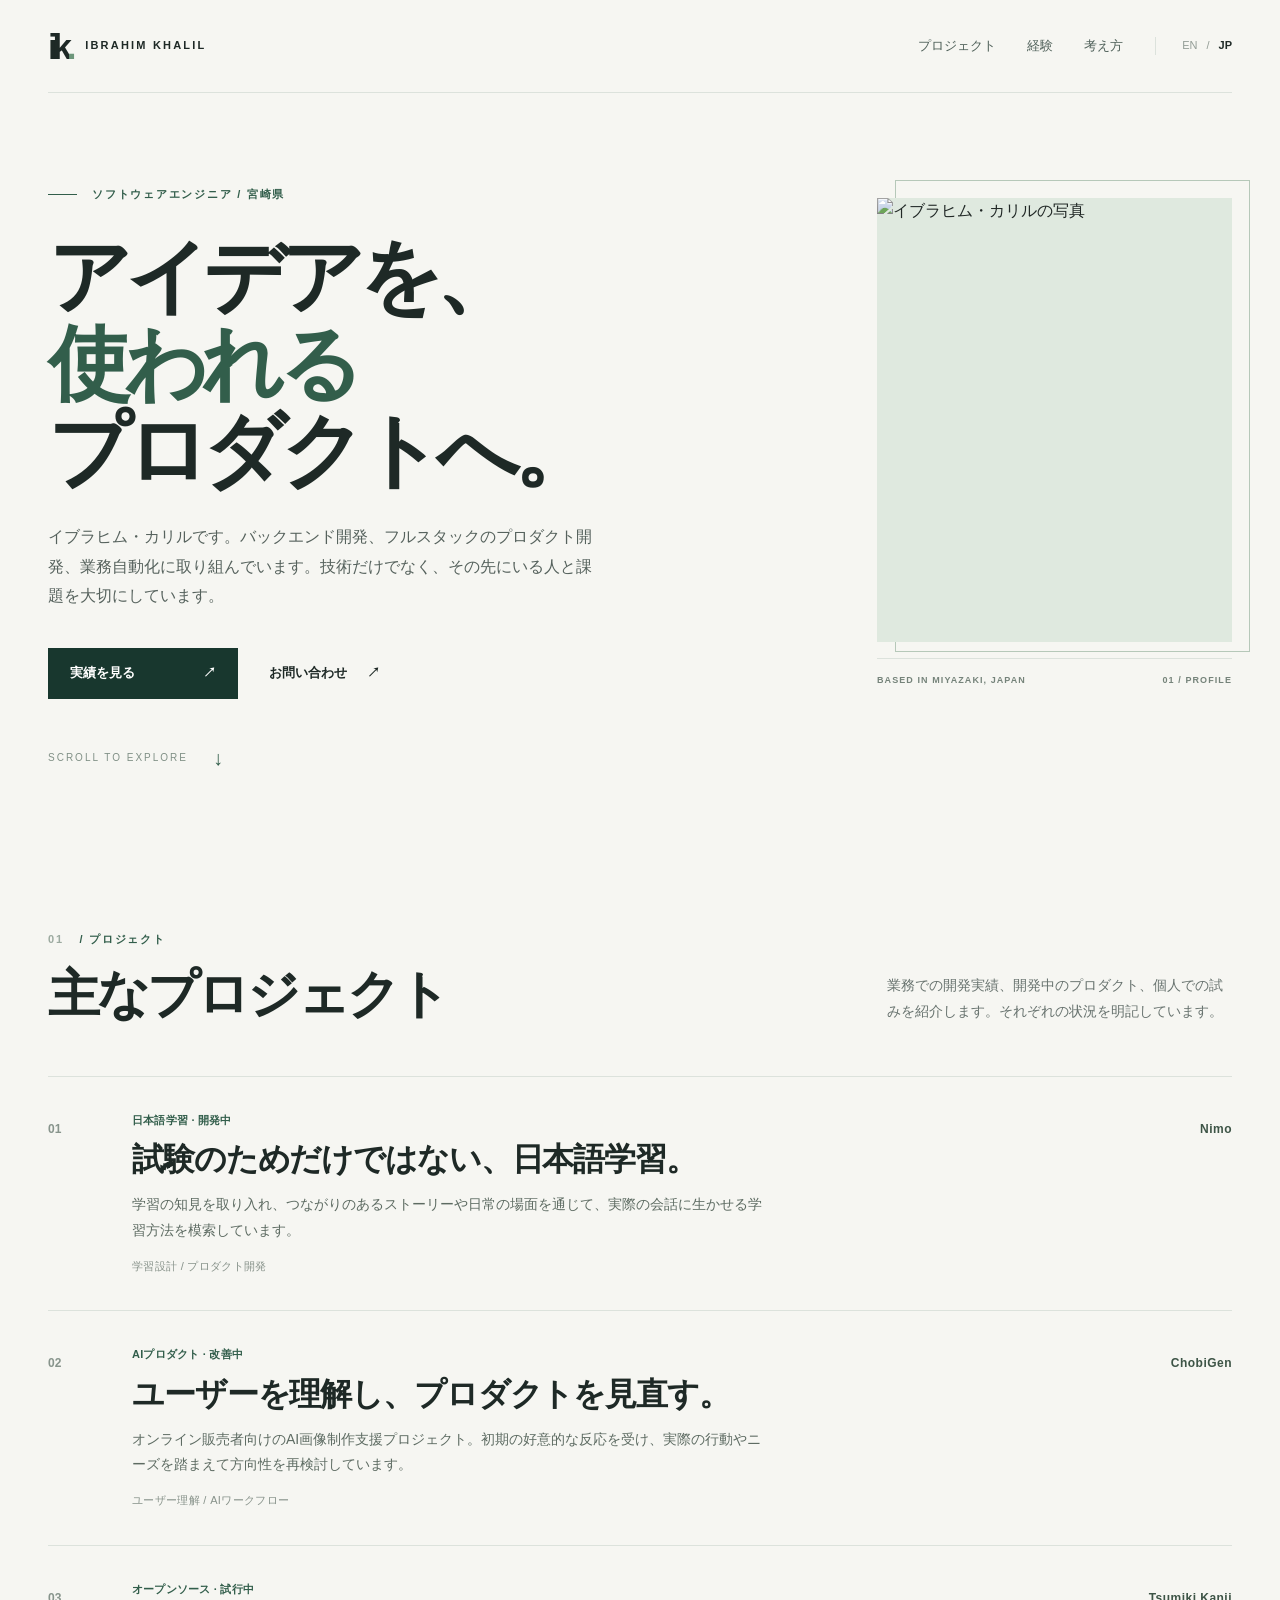
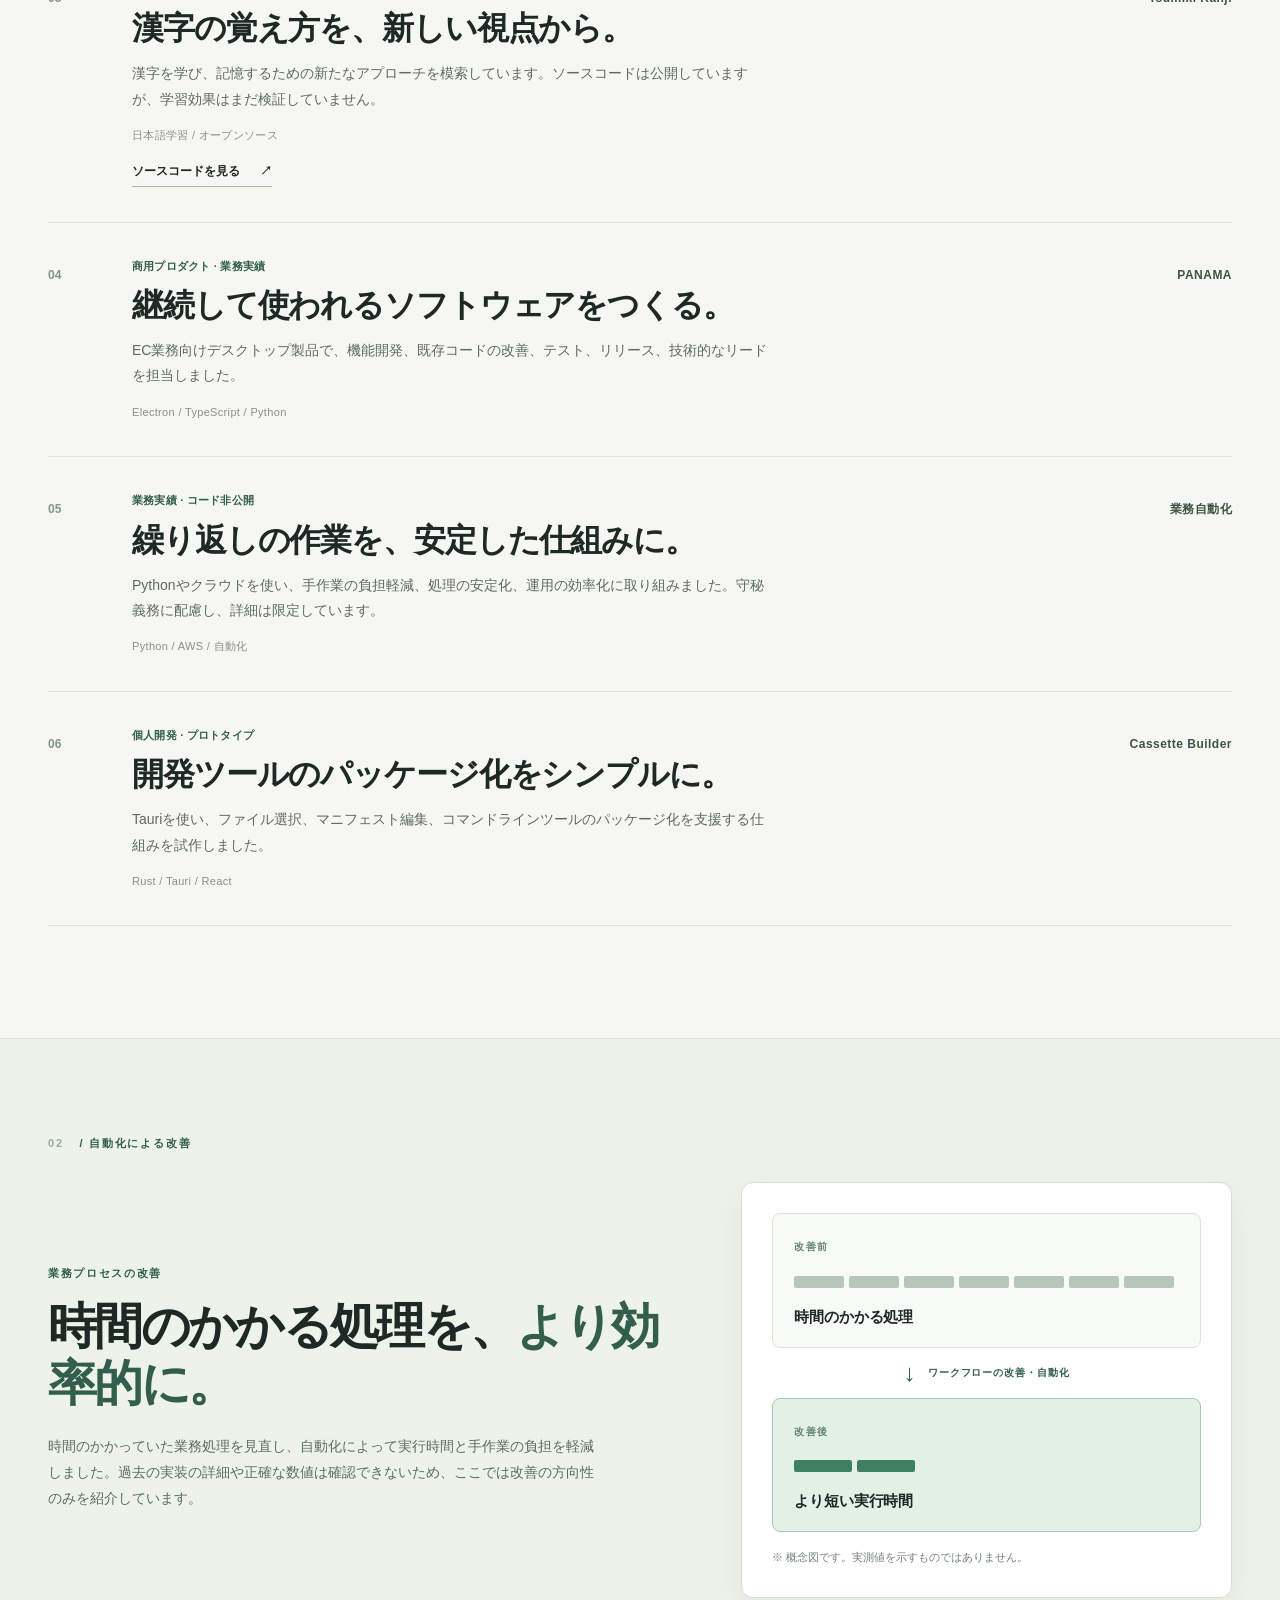
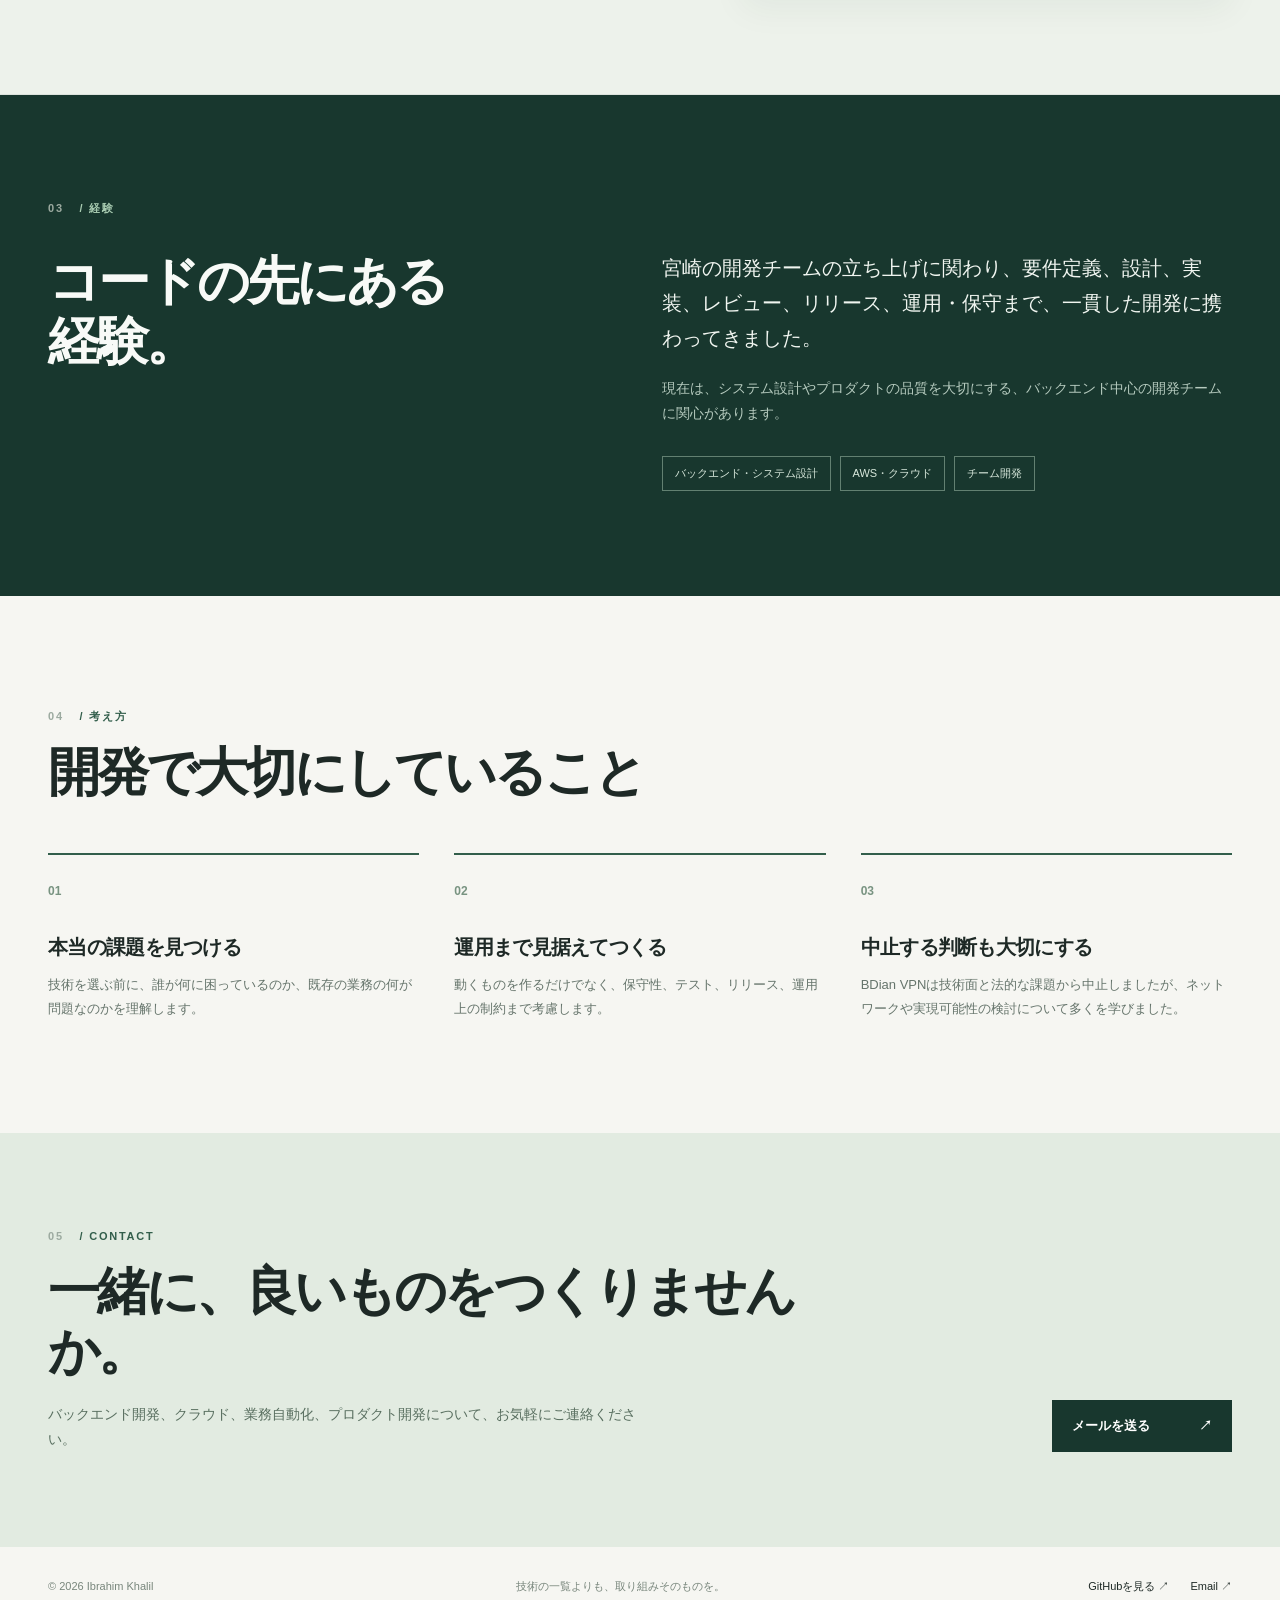
==== commit 37727f39: "Restore qualitative automation impact visual without unverified metrics" ====
--- a/jp.html
+++ b/jp.html
@@ -31,9 +31,9 @@
 </section>
 <section id="projects" class="section shell"><div class="section-heading"><div><div class="section-label"><span>01</span> / プロジェクト</div><h2>主なプロジェクト</h2></div><p>業務での開発実績、開発中のプロダクト、個人での試みを紹介します。それぞれの状況を明記しています。</p></div>
 <div class="project-list"><article class="project"><div class="project-number">01</div><div class="project-main"><div class="project-tag">日本語学習 · 開発中</div><h3>試験のためだけではない、日本語学習。</h3><p>学習の知見を取り入れ、つながりのあるストーリーや日常の場面を通じて、実際の会話に生かせる学習方法を模索しています。</p><div class="project-tools">学習設計 / プロダクト開発</div></div><div class="project-name">Nimo</div></article><article class="project"><div class="project-number">02</div><div class="project-main"><div class="project-tag">AIプロダクト · 改善中</div><h3>ユーザーを理解し、プロダクトを見直す。</h3><p>オンライン販売者向けのAI画像制作支援プロジェクト。初期の好意的な反応を受け、実際の行動やニーズを踏まえて方向性を再検討しています。</p><div class="project-tools">ユーザー理解 / AIワークフロー</div></div><div class="project-name">ChobiGen</div></article><article class="project"><div class="project-number">03</div><div class="project-main"><div class="project-tag">オープンソース · 試行中</div><h3>漢字の覚え方を、新しい視点から。</h3><p>漢字を学び、記憶するための新たなアプローチを模索しています。ソースコードは公開していますが、学習効果はまだ検証していません。</p><div class="project-tools">日本語学習 / オープンソース</div><a class="project-link" href="https://github.com/onucsecu2/tsumiki" target="_blank" rel="noopener noreferrer">ソースコードを見る <span aria-hidden="true">↗</span></a></div><div class="project-name">Tsumiki Kanji</div></article><article class="project"><div class="project-number">04</div><div class="project-main"><div class="project-tag">商用プロダクト · 業務実績</div><h3>継続して使われるソフトウェアをつくる。</h3><p>EC業務向けデスクトップ製品で、機能開発、既存コードの改善、テスト、リリース、技術的なリードを担当しました。</p><div class="project-tools">Electron / TypeScript / Python</div></div><div class="project-name">PANAMA</div></article><article class="project"><div class="project-number">05</div><div class="project-main"><div class="project-tag">業務実績 · コード非公開</div><h3>繰り返しの作業を、安定した仕組みに。</h3><p>Pythonやクラウドを使い、手作業の負担軽減、処理の安定化、運用の効率化に取り組みました。守秘義務に配慮し、詳細は限定しています。</p><div class="project-tools">Python / AWS / 自動化</div></div><div class="project-name">業務自動化</div></article><article class="project"><div class="project-number">06</div><div class="project-main"><div class="project-tag">個人開発 · プロトタイプ</div><h3>開発ツールのパッケージ化をシンプルに。</h3><p>Tauriを使い、ファイル選択、マニフェスト編集、コマンドラインツールのパッケージ化を支援する仕組みを試作しました。</p><div class="project-tools">Rust / Tauri / React</div></div><div class="project-name">Cassette Builder</div></article></div></section>
-<section id="experience" class="experience-section"><div class="shell experience-inner"><div class="section-label"><span>02</span> / 経験</div><div class="experience-grid"><h2>コードの先にある経験。</h2><div><p class="experience-lead">宮崎の開発チームの立ち上げに関わり、要件定義、設計、実装、レビュー、リリース、運用・保守まで、一貫した開発に携わってきました。</p><p class="experience-support">現在は、システム設計やプロダクトの品質を大切にする、バックエンド中心の開発チームに関心があります。</p><div class="experience-tags"><span>バックエンド・システム設計</span><span>AWS・クラウド</span><span>チーム開発</span></div></div></div></div></section>
-<section id="approach" class="section shell"><div class="section-heading"><div><div class="section-label"><span>03</span> / 考え方</div><h2>開発で大切にしていること</h2></div></div><div class="principles"><article><span class="principle-index">01</span><h3>本当の課題を見つける</h3><p>技術を選ぶ前に、誰が何に困っているのか、既存の業務の何が問題なのかを理解します。</p></article><article><span class="principle-index">02</span><h3>運用まで見据えてつくる</h3><p>動くものを作るだけでなく、保守性、テスト、リリース、運用上の制約まで考慮します。</p></article><article><span class="principle-index">03</span><h3>中止する判断も大切にする</h3><p>BDian VPNは技術面と法的な課題から中止しましたが、ネットワークや実現可能性の検討について多くを学びました。</p></article></div></section>
-<section class="contact-band" id="contact"><div class="shell"><div class="section-label"><span>04</span> / CONTACT</div><div class="contact-content"><div><h2>一緒に、良いものをつくりませんか。</h2><p>バックエンド開発、クラウド、業務自動化、プロダクト開発について、お気軽にご連絡ください。</p></div><a class="contact-button" href="mailto:onucsecu@gmail.com">メールを送る<span aria-hidden="true">↗</span></a></div></div></section>
+<section id="automation-impact" class="impact-section"><div class="shell"><div class="section-label"><span>02</span> / 自動化による改善</div><div class="impact-layout"><div class="impact-copy"><p class="impact-kicker">業務プロセスの改善</p><h2>時間のかかる処理を、<em>より効率的に。</em></h2><p>時間のかかっていた業務処理を見直し、自動化によって実行時間と手作業の負担を軽減しました。過去の実装の詳細や正確な数値は確認できないため、ここでは改善の方向性のみを紹介しています。</p></div><div class="impact-diagram" aria-label="処理改善の概念図"><div class="impact-stage"><span class="stage-label">改善前</span><div class="stage-visual long"><i></i><i></i><i></i><i></i><i></i><i></i><i></i></div><strong>時間のかかる処理</strong></div><div class="impact-direction"><span aria-hidden="true">↓</span><small>ワークフローの改善・自動化</small></div><div class="impact-stage improved"><span class="stage-label">改善後</span><div class="stage-visual short"><i></i><i></i></div><strong>より短い実行時間</strong></div><p class="impact-footnote">※ 概念図です。実測値を示すものではありません。</p></div></div></div></section><section id="experience" class="experience-section"><div class="shell experience-inner"><div class="section-label"><span>03</span> / 経験</div><div class="experience-grid"><h2>コードの先にある経験。</h2><div><p class="experience-lead">宮崎の開発チームの立ち上げに関わり、要件定義、設計、実装、レビュー、リリース、運用・保守まで、一貫した開発に携わってきました。</p><p class="experience-support">現在は、システム設計やプロダクトの品質を大切にする、バックエンド中心の開発チームに関心があります。</p><div class="experience-tags"><span>バックエンド・システム設計</span><span>AWS・クラウド</span><span>チーム開発</span></div></div></div></div></section>
+<section id="approach" class="section shell"><div class="section-heading"><div><div class="section-label"><span>04</span> / 考え方</div><h2>開発で大切にしていること</h2></div></div><div class="principles"><article><span class="principle-index">01</span><h3>本当の課題を見つける</h3><p>技術を選ぶ前に、誰が何に困っているのか、既存の業務の何が問題なのかを理解します。</p></article><article><span class="principle-index">02</span><h3>運用まで見据えてつくる</h3><p>動くものを作るだけでなく、保守性、テスト、リリース、運用上の制約まで考慮します。</p></article><article><span class="principle-index">03</span><h3>中止する判断も大切にする</h3><p>BDian VPNは技術面と法的な課題から中止しましたが、ネットワークや実現可能性の検討について多くを学びました。</p></article></div></section>
+<section class="contact-band" id="contact"><div class="shell"><div class="section-label"><span>05</span> / CONTACT</div><div class="contact-content"><div><h2>一緒に、良いものをつくりませんか。</h2><p>バックエンド開発、クラウド、業務自動化、プロダクト開発について、お気軽にご連絡ください。</p></div><a class="contact-button" href="mailto:onucsecu@gmail.com">メールを送る<span aria-hidden="true">↗</span></a></div></div></section>
 </main>
 <footer class="shell footer"><span>© <span id="year">2026</span> Ibrahim Khalil</span><span>技術の一覧よりも、取り組みそのものを。</span><div><a href="https://github.com/onucsecu2" target="_blank" rel="noopener noreferrer">GitHubを見る ↗</a><a href="mailto:onucsecu@gmail.com">Email ↗</a></div></footer>
 <script src="assets/js/site.js" defer></script>
--- a/assets/css/styles.css
+++ b/assets/css/styles.css
@@ -1 +1,3 @@
-:root{--paper:#f6f6f2;--white:#fff;--text:#1e2926;--muted:#68736f;--line:#dce2dc;--green:#325e4b;--deep:#18372e;--mint:#dfe9df}*,*::before,*::after{box-sizing:border-box}html{scroll-behavior:smooth;scroll-padding-top:5rem}body{margin:0;background:var(--paper);color:var(--text);font-family:Inter,"Helvetica Neue",Arial,"Noto Sans JP",sans-serif;-webkit-font-smoothing:antialiased;line-height:1.6}a{text-decoration:none;color:inherit}a:focus-visible{outline:3px solid #548f72;outline-offset:4px}img{display:block;max-width:100%}.shell{max-width:1224px;width:calc(100% - 96px);margin-inline:auto}.skip{position:absolute;top:-80px;left:20px;padding:12px;background:#fff;z-index:10}.skip:focus{top:12px}.header{height:93px;display:flex;align-items:center;border-bottom:1px solid var(--line);gap:32px}.brand{display:flex;align-items:center;gap:14px;margin-right:auto;white-space:nowrap}.brand-icon{font-size:35px;font-weight:850;letter-spacing:-.15em;line-height:1}.brand-icon span{font-weight:750}.brand-icon em{color:#6d977b;font-style:normal}.brand-name{font-size:11px;letter-spacing:.2em;font-weight:750}.navigation{display:flex;gap:31px;font-size:13px;color:#50615a}.navigation a:hover,.languages a:hover,.text-link:hover,.footer a:hover{color:var(--green)}.languages{display:flex;gap:9px;align-items:center;font-size:11px;color:#929c95;border-left:1px solid var(--line);padding-left:26px}.languages a[aria-current=page]{font-weight:800;color:var(--text)}.hero{min-height:690px;display:grid;grid-template-columns:minmax(0,1.42fr) minmax(250px,.69fr);column-gap:clamp(40px,7vw,112px);align-items:center;position:relative;padding-block:93px 120px}.eyebrow,.section-label{color:var(--green);font-size:11px;font-weight:800;letter-spacing:.16em;text-transform:uppercase}.eyebrow{display:flex;align-items:center;gap:15px}.eyebrow-line{display:inline-block;width:29px;height:1px;background:var(--green)}.hero h1{font-size:clamp(53px,6.4vw,95px);line-height:1.065;letter-spacing:-.077em;font-weight:690;margin:29px 0 28px}.hero h1 span{display:block}.hero h1 span:nth-child(2){color:var(--green)}.hero-description{font-size:16px;line-height:1.85;max-width:550px;color:#56625d;margin:0}.hero-buttons{display:flex;align-items:center;gap:31px;flex-wrap:wrap;margin-top:37px}.primary-link{display:inline-flex;align-items:center;justify-content:space-between;min-width:190px;gap:18px;padding:15px 22px;background:var(--deep);color:white;font-weight:650;font-size:13px;transition:background .2s,transform .2s}.primary-link:hover{background:var(--green);transform:translateY(-2px)}.text-link{font-size:13px;font-weight:700;display:inline-flex;gap:20px}.image-frame{aspect-ratio:4/5;background:var(--mint);overflow:hidden;position:relative}.image-frame img{width:100%;height:100%;object-fit:cover;object-position:center 25%;filter:saturate(.65)}.hero-visual{max-width:355px;width:100%;justify-self:end;position:relative}.hero-visual::before{content:"";position:absolute;top:-18px;right:-18px;bottom:35px;left:18px;border:1px solid #b6c8b9;z-index:-1}.photo-meta{display:flex;justify-content:space-between;gap:10px;margin-top:16px;padding-top:14px;border-top:1px solid var(--line);font-size:9px;font-weight:700;letter-spacing:.12em;color:#75837a}.scroll-note{position:absolute;bottom:45px;left:0;font-size:10px;letter-spacing:.2em;color:#809086;display:flex;gap:25px;align-items:center}.scroll-note span{font-size:20px;color:var(--green)}.section{padding-block:112px}.section-heading{display:flex;justify-content:space-between;align-items:end;gap:40px;margin-bottom:52px}.section-label span{color:#9caaa0;margin-right:11px}.section-heading h2,.experience-grid h2,.contact-content h2{font-size:clamp(34px,4.1vw,56px);line-height:1.13;letter-spacing:-.057em;font-weight:670;margin:16px 0 0}.section-heading>p{color:var(--muted);max-width:345px;font-size:14px;line-height:1.8;margin:0}.project-list{border-top:1px solid var(--line)}.project{display:grid;grid-template-columns:56px minmax(0,1fr) 175px;column-gap:28px;align-items:start;padding:35px 0;border-bottom:1px solid var(--line)}.project-number{font-size:12px;color:#87948c;font-weight:650;padding-top:8px}.project-tag{color:var(--green);font-size:11px;font-weight:750;letter-spacing:.02em}.project-main h3{font-size:clamp(23px,2.5vw,32px);line-height:1.25;letter-spacing:-.035em;margin:10px 0 13px;font-weight:640}.project-main>p{font-size:14px;line-height:1.8;color:#5d6b62;max-width:640px;margin:0 0 15px}.project-tools{font-size:11px;letter-spacing:.03em;color:#87928a}.project-link{display:inline-flex;gap:20px;align-items:center;font-size:12px;font-weight:750;margin-top:18px;border-bottom:1px solid #a8b9a9;padding-bottom:4px}.project-name{font-size:12px;font-weight:800;color:#3d5446;text-align:right;letter-spacing:.04em;padding-top:8px}.experience-section{background:var(--deep);color:#f8faf7;padding-block:105px}.experience-section .section-label{color:#a8cbb1}.experience-grid{display:grid;grid-template-columns:minmax(0,1fr) minmax(0,1.1fr);gap:95px;margin-top:34px}.experience-grid h2{margin:0;max-width:420px}.experience-lead{font-size:20px;line-height:1.75;margin:0 0 20px;color:#f0f5f0}.experience-support{font-size:14px;line-height:1.8;color:#b5cabe}.experience-tags{display:flex;gap:9px;flex-wrap:wrap;margin-top:29px}.experience-tags span{font-size:11px;color:#d8e8dc;border:1px solid #628071;padding:8px 12px}.principles{display:grid;grid-template-columns:repeat(3,minmax(0,1fr));gap:35px}.principles article{border-top:2px solid var(--green);padding-top:22px}.principle-index{font-size:12px;font-weight:750;color:#789381}.principles h3{font-size:20px;letter-spacing:-.035em;line-height:1.4;margin:30px 0 12px}.principles p{font-size:13px;line-height:1.85;color:#65746b;margin:0}.contact-band{background:#e2ebe1;padding-block:95px}.contact-content{display:flex;align-items:end;justify-content:space-between;gap:40px}.contact-content h2{max-width:760px}.contact-content p{font-size:14px;max-width:590px;color:#596f60;line-height:1.8;margin:22px 0 0}.contact-button{min-width:180px;background:var(--deep);color:white;padding:16px 20px;display:flex;align-items:center;justify-content:space-between;font-size:13px;font-weight:700;white-space:nowrap}.contact-button:hover{background:var(--green)}.footer{padding-block:31px;display:flex;align-items:center;justify-content:space-between;gap:22px;font-size:11px;color:#78867c}.footer>div{display:flex;gap:21px;color:var(--text)}@media(max-width:1000px){.shell{width:calc(100% - 64px)}.hero{column-gap:45px;min-height:620px}.hero h1{font-size:clamp(48px,6vw,74px)}.brand-name{display:none}.experience-grid{gap:45px}}@media(max-width:720px){.shell{width:calc(100% - 40px)}.header{height:74px;gap:14px}.brand-icon{font-size:30px}.navigation{gap:13px;margin-left:auto;font-size:11px}.languages{padding-left:12px;gap:5px}.hero{grid-template-columns:1fr;min-height:0;gap:52px;padding-block:74px 94px}.hero h1{font-size:clamp(46px,10vw,72px)}.hero-visual{max-width:290px;justify-self:start;margin-left:12px}.scroll-note{bottom:22px}.section{padding-block:76px}.section-heading{align-items:start;flex-direction:column;gap:16px;margin-bottom:35px}.project{grid-template-columns:36px minmax(0,1fr);gap:14px;padding:29px 0}.project-name{grid-column:2;grid-row:1;text-align:left;margin-top:0;padding-top:0;color:#98a49b;font-size:11px}.project-number{grid-row:1 / span 2}.project-main{grid-column:2}.experience-section{padding-block:78px}.experience-grid{grid-template-columns:1fr;gap:27px}.principles{grid-template-columns:1fr;gap:34px}.principles h3{margin-top:20px}.contact-content{align-items:start;flex-direction:column}.footer{align-items:start;flex-direction:column;gap:13px}}@media(max-width:380px){.shell{width:calc(100% - 30px)}.navigation{gap:9px;font-size:10px}.header{gap:9px}.languages{font-size:10px}.hero h1{font-size:43px}.hero-buttons{gap:18px}}@media(prefers-reduced-motion:reduce){html{scroll-behavior:auto}.primary-link{transition:none}}+:root{--paper:#f6f6f2;--white:#fff;--text:#1e2926;--muted:#68736f;--line:#dce2dc;--green:#325e4b;--deep:#18372e;--mint:#dfe9df}*,*::before,*::after{box-sizing:border-box}html{scroll-behavior:smooth;scroll-padding-top:5rem}body{margin:0;background:var(--paper);color:var(--text);font-family:Inter,"Helvetica Neue",Arial,"Noto Sans JP",sans-serif;-webkit-font-smoothing:antialiased;line-height:1.6}a{text-decoration:none;color:inherit}a:focus-visible{outline:3px solid #548f72;outline-offset:4px}img{display:block;max-width:100%}.shell{max-width:1224px;width:calc(100% - 96px);margin-inline:auto}.skip{position:absolute;top:-80px;left:20px;padding:12px;background:#fff;z-index:10}.skip:focus{top:12px}.header{height:93px;display:flex;align-items:center;border-bottom:1px solid var(--line);gap:32px}.brand{display:flex;align-items:center;gap:14px;margin-right:auto;white-space:nowrap}.brand-icon{font-size:35px;font-weight:850;letter-spacing:-.15em;line-height:1}.brand-icon span{font-weight:750}.brand-icon em{color:#6d977b;font-style:normal}.brand-name{font-size:11px;letter-spacing:.2em;font-weight:750}.navigation{display:flex;gap:31px;font-size:13px;color:#50615a}.navigation a:hover,.languages a:hover,.text-link:hover,.footer a:hover{color:var(--green)}.languages{display:flex;gap:9px;align-items:center;font-size:11px;color:#929c95;border-left:1px solid var(--line);padding-left:26px}.languages a[aria-current=page]{font-weight:800;color:var(--text)}.hero{min-height:690px;display:grid;grid-template-columns:minmax(0,1.42fr) minmax(250px,.69fr);column-gap:clamp(40px,7vw,112px);align-items:center;position:relative;padding-block:93px 120px}.eyebrow,.section-label{color:var(--green);font-size:11px;font-weight:800;letter-spacing:.16em;text-transform:uppercase}.eyebrow{display:flex;align-items:center;gap:15px}.eyebrow-line{display:inline-block;width:29px;height:1px;background:var(--green)}.hero h1{font-size:clamp(53px,6.4vw,95px);line-height:1.065;letter-spacing:-.077em;font-weight:690;margin:29px 0 28px}.hero h1 span{display:block}.hero h1 span:nth-child(2){color:var(--green)}.hero-description{font-size:16px;line-height:1.85;max-width:550px;color:#56625d;margin:0}.hero-buttons{display:flex;align-items:center;gap:31px;flex-wrap:wrap;margin-top:37px}.primary-link{display:inline-flex;align-items:center;justify-content:space-between;min-width:190px;gap:18px;padding:15px 22px;background:var(--deep);color:white;font-weight:650;font-size:13px;transition:background .2s,transform .2s}.primary-link:hover{background:var(--green);transform:translateY(-2px)}.text-link{font-size:13px;font-weight:700;display:inline-flex;gap:20px}.image-frame{aspect-ratio:4/5;background:var(--mint);overflow:hidden;position:relative}.image-frame img{width:100%;height:100%;object-fit:cover;object-position:center 25%;filter:saturate(.65)}.hero-visual{max-width:355px;width:100%;justify-self:end;position:relative}.hero-visual::before{content:"";position:absolute;top:-18px;right:-18px;bottom:35px;left:18px;border:1px solid #b6c8b9;z-index:-1}.photo-meta{display:flex;justify-content:space-between;gap:10px;margin-top:16px;padding-top:14px;border-top:1px solid var(--line);font-size:9px;font-weight:700;letter-spacing:.12em;color:#75837a}.scroll-note{position:absolute;bottom:45px;left:0;font-size:10px;letter-spacing:.2em;color:#809086;display:flex;gap:25px;align-items:center}.scroll-note span{font-size:20px;color:var(--green)}.section{padding-block:112px}.section-heading{display:flex;justify-content:space-between;align-items:end;gap:40px;margin-bottom:52px}.section-label span{color:#9caaa0;margin-right:11px}.section-heading h2,.experience-grid h2,.contact-content h2{font-size:clamp(34px,4.1vw,56px);line-height:1.13;letter-spacing:-.057em;font-weight:670;margin:16px 0 0}.section-heading>p{color:var(--muted);max-width:345px;font-size:14px;line-height:1.8;margin:0}.project-list{border-top:1px solid var(--line)}.project{display:grid;grid-template-columns:56px minmax(0,1fr) 175px;column-gap:28px;align-items:start;padding:35px 0;border-bottom:1px solid var(--line)}.project-number{font-size:12px;color:#87948c;font-weight:650;padding-top:8px}.project-tag{color:var(--green);font-size:11px;font-weight:750;letter-spacing:.02em}.project-main h3{font-size:clamp(23px,2.5vw,32px);line-height:1.25;letter-spacing:-.035em;margin:10px 0 13px;font-weight:640}.project-main>p{font-size:14px;line-height:1.8;color:#5d6b62;max-width:640px;margin:0 0 15px}.project-tools{font-size:11px;letter-spacing:.03em;color:#87928a}.project-link{display:inline-flex;gap:20px;align-items:center;font-size:12px;font-weight:750;margin-top:18px;border-bottom:1px solid #a8b9a9;padding-bottom:4px}.project-name{font-size:12px;font-weight:800;color:#3d5446;text-align:right;letter-spacing:.04em;padding-top:8px}.experience-section{background:var(--deep);color:#f8faf7;padding-block:105px}.experience-section .section-label{color:#a8cbb1}.experience-grid{display:grid;grid-template-columns:minmax(0,1fr) minmax(0,1.1fr);gap:95px;margin-top:34px}.experience-grid h2{margin:0;max-width:420px}.experience-lead{font-size:20px;line-height:1.75;margin:0 0 20px;color:#f0f5f0}.experience-support{font-size:14px;line-height:1.8;color:#b5cabe}.experience-tags{display:flex;gap:9px;flex-wrap:wrap;margin-top:29px}.experience-tags span{font-size:11px;color:#d8e8dc;border:1px solid #628071;padding:8px 12px}.principles{display:grid;grid-template-columns:repeat(3,minmax(0,1fr));gap:35px}.principles article{border-top:2px solid var(--green);padding-top:22px}.principle-index{font-size:12px;font-weight:750;color:#789381}.principles h3{font-size:20px;letter-spacing:-.035em;line-height:1.4;margin:30px 0 12px}.principles p{font-size:13px;line-height:1.85;color:#65746b;margin:0}.contact-band{background:#e2ebe1;padding-block:95px}.contact-content{display:flex;align-items:end;justify-content:space-between;gap:40px}.contact-content h2{max-width:760px}.contact-content p{font-size:14px;max-width:590px;color:#596f60;line-height:1.8;margin:22px 0 0}.contact-button{min-width:180px;background:var(--deep);color:white;padding:16px 20px;display:flex;align-items:center;justify-content:space-between;font-size:13px;font-weight:700;white-space:nowrap}.contact-button:hover{background:var(--green)}.footer{padding-block:31px;display:flex;align-items:center;justify-content:space-between;gap:22px;font-size:11px;color:#78867c}.footer>div{display:flex;gap:21px;color:var(--text)}@media(max-width:1000px){.shell{width:calc(100% - 64px)}.hero{column-gap:45px;min-height:620px}.hero h1{font-size:clamp(48px,6vw,74px)}.brand-name{display:none}.experience-grid{gap:45px}}@media(max-width:720px){.shell{width:calc(100% - 40px)}.header{height:74px;gap:14px}.brand-icon{font-size:30px}.navigation{gap:13px;margin-left:auto;font-size:11px}.languages{padding-left:12px;gap:5px}.hero{grid-template-columns:1fr;min-height:0;gap:52px;padding-block:74px 94px}.hero h1{font-size:clamp(46px,10vw,72px)}.hero-visual{max-width:290px;justify-self:start;margin-left:12px}.scroll-note{bottom:22px}.section{padding-block:76px}.section-heading{align-items:start;flex-direction:column;gap:16px;margin-bottom:35px}.project{grid-template-columns:36px minmax(0,1fr);gap:14px;padding:29px 0}.project-name{grid-column:2;grid-row:1;text-align:left;margin-top:0;padding-top:0;color:#98a49b;font-size:11px}.project-number{grid-row:1 / span 2}.project-main{grid-column:2}.experience-section{padding-block:78px}.experience-grid{grid-template-columns:1fr;gap:27px}.principles{grid-template-columns:1fr;gap:34px}.principles h3{margin-top:20px}.contact-content{align-items:start;flex-direction:column}.footer{align-items:start;flex-direction:column;gap:13px}}@media(max-width:380px){.shell{width:calc(100% - 30px)}.navigation{gap:9px;font-size:10px}.header{gap:9px}.languages{font-size:10px}.hero h1{font-size:43px}.hero-buttons{gap:18px}}@media(prefers-reduced-motion:reduce){html{scroll-behavior:auto}.primary-link{transition:none}}
+/* Qualitative automation impact — schematic, no fabricated metrics */
+.impact-section{background:#edf2eb;padding-block:96px;border-block:1px solid var(--line)}.impact-layout{display:grid;grid-template-columns:minmax(0,1fr) minmax(0,.8fr);gap:80px;align-items:center;margin-top:29px}.impact-kicker{font-size:11px;font-weight:800;letter-spacing:.15em;color:var(--green)}.impact-copy h2{font-size:clamp(34px,3.8vw,53px);font-weight:690;letter-spacing:-.055em;line-height:1.17;margin:16px 0 22px;max-width:620px}.impact-copy h2 em{font-style:normal;color:var(--green)}.impact-copy>p:last-child{color:#5d6c62;font-size:14px;line-height:1.85;max-width:550px}.impact-diagram{background:#fff;border:1px solid #d5e0d5;padding:30px;border-radius:12px;box-shadow:0 12px 34px rgba(21,54,39,.05)}.impact-stage{padding:18px 21px;border:1px solid #dce4da;border-radius:8px;background:#f8faf7}.impact-stage.improved{background:#e3f0e6;border-color:#a9c9b3}.stage-label{font-size:10px;font-weight:800;color:#638570;letter-spacing:.14em}.impact-stage strong{display:block;font-size:15px;letter-spacing:-.01em;margin-top:13px}.stage-visual{display:flex;gap:5px;margin-top:14px;align-items:center;height:20px}.stage-visual i{display:block;width:13%;height:12px;background:#b7c6ba;border-radius:2px}.stage-visual.short i{background:#3e8060;width:15%}.impact-direction{display:flex;align-items:center;justify-content:center;gap:12px;padding:13px 0;color:var(--green)}.impact-direction span{font-size:24px;line-height:1}.impact-direction small{font-size:10px;letter-spacing:.09em;font-weight:750}.impact-footnote{margin:17px 0 0;font-size:11px;color:#748379;line-height:1.6}@media(max-width:720px){.impact-section{padding-block:70px}.impact-layout{grid-template-columns:1fr;gap:24px}.impact-diagram{padding:20px}.impact-copy h2{font-size:clamp(32px,8vw,44px)}}
